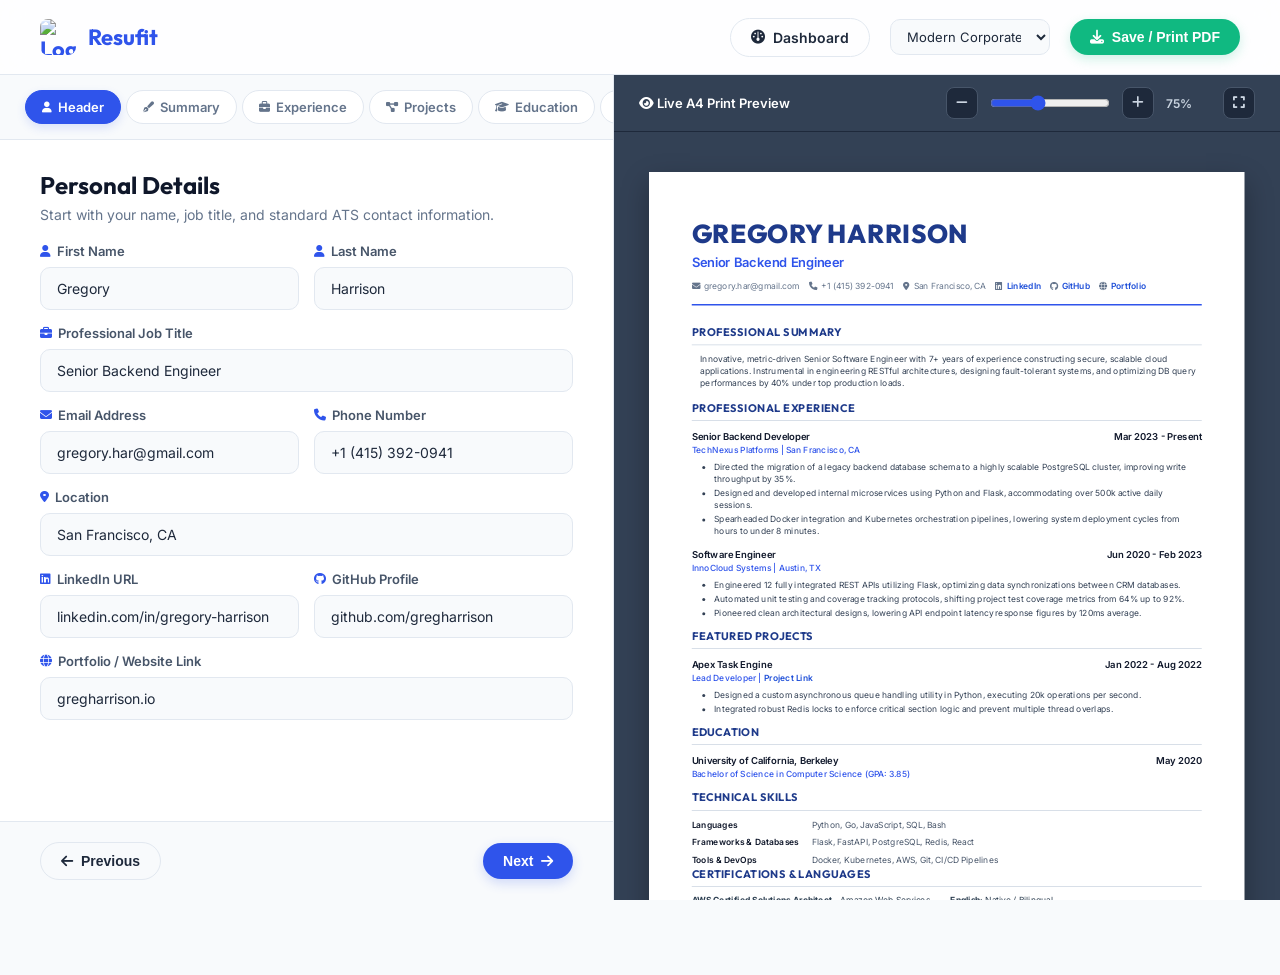
==== templates/builder.html @ 2d9af581 "final" ====
<!DOCTYPE html>
<html lang="en">
<head>
    <meta charset="UTF-8">
    <meta name="viewport" content="width=device-width, initial-scale=1.0">
    <title>Resufit | Rich ATS Resume Builder</title>
    
    <!-- Modern Typography & Icons -->
    <link rel="preconnect" href="https://fonts.googleapis.com">
    <link rel="preconnect" href="https://fonts.gstatic.com" crossorigin>
    <link href="https://fonts.googleapis.com/css2?family=Outfit:wght@300;400;500;600;700;800&family=Inter:wght@300;400;500;600;700&family=Playfair+Display:ital,wght@0,400..900;1,400..900&family=Fira+Code:wght@400;500&family=Roboto:wght@300;400;500;700&family=Lora:ital,wght@0,400..700;1,400..700&family=Merriweather:ital,wght@0,300..900;1,300..900&display=swap" rel="stylesheet">
    <link rel="stylesheet" href="https://cdnjs.cloudflare.com/ajax/libs/font-awesome/6.4.0/css/all.min.css">
    
    <!-- Main Style Sheet (Embedded to keep things highly responsive) -->
    <style>
        :root {
            --primary: #2f54eb;
            --primary-hover: #1d39c4;
            --primary-light: #f0f5ff;
            --dark-bg: #0f172a;
            --card-bg: rgba(255, 255, 255, 0.85);
            --border-color: #e2e8f0;
            --text-main: #1e293b;
            --text-muted: #64748b;
            --success: #10b981;
            --danger: #ef4444;
            --transition: all 0.3s cubic-bezier(0.4, 0, 0.2, 1);
        }

        * {
            margin: 0;
            padding: 0;
            box-sizing: border-box;
        }

        body {
            font-family: 'Inter', sans-serif;
            background: #f8fafc;
            color: var(--text-main);
            overflow-x: hidden;
            height: 100vh;
        }

        /* HEADER NAV */
        .navbar {
            display: flex;
            justify-content: space-between;
            align-items: center;
            padding: 15px 40px;
            background: rgba(255, 255, 255, 0.8);
            backdrop-filter: blur(12px);
            border-bottom: 1px solid var(--border-color);
            position: fixed;
            top: 0;
            left: 0;
            right: 0;
            z-index: 100;
            height: 75px;
        }

        .logo {
            display: flex;
            align-items: center;
            gap: 12px;
            font-family: 'Outfit', sans-serif;
            font-weight: 700;
            font-size: 22px;
            color: var(--primary);
            text-decoration: none;
        }

        .logo img {
            width: 36px;
            height: 36px;
            border-radius: 8px;
        }

        .nav-links {
            display: flex;
            align-items: center;
            gap: 20px;
        }

        .btn {
            padding: 10px 20px;
            border-radius: 50px;
            font-weight: 600;
            font-size: 14px;
            cursor: pointer;
            text-decoration: none;
            transition: var(--transition);
            display: inline-flex;
            align-items: center;
            gap: 8px;
            border: none;
        }

        .btn-outline {
            background: transparent;
            color: var(--text-main);
            border: 1px solid var(--border-color);
        }

        .btn-outline:hover {
            background: #f1f5f9;
            border-color: #cbd5e1;
        }

        .btn-primary {
            background: var(--primary);
            color: white;
            box-shadow: 0 4px 12px rgba(47, 84, 235, 0.2);
        }

        .btn-primary:hover {
            background: var(--primary-hover);
            transform: translateY(-2px);
            box-shadow: 0 6px 15px rgba(47, 84, 235, 0.3);
        }

        .btn-success {
            background: var(--success);
            color: white;
            box-shadow: 0 4px 12px rgba(16, 185, 129, 0.2);
        }

        .btn-success:hover {
            background: #059669;
            transform: translateY(-2px);
        }

        .btn-danger {
            background: var(--danger);
            color: white;
        }

        /* MAIN BUILDER CONTAINER */
        .builder-container {
            display: flex;
            margin-top: 75px;
            height: calc(100vh - 75px);
            overflow: hidden;
            width: 100vw;
        }

        /* WIZARD PANEL (LEFT) */
        .editor-panel {
            width: 48%;
            background: white;
            border-right: 1px solid var(--border-color);
            display: flex;
            flex-direction: column;
            height: 100%;
            overflow: hidden;
            position: relative;
        }

        /* PROGRESS STEPBAR */
        .stepper-header {
            display: flex;
            gap: 5px;
            padding: 15px 25px;
            background: #f8fafc;
            border-bottom: 1px solid var(--border-color);
            overflow-x: auto;
            white-space: nowrap;
        }

        .step-pill {
            padding: 8px 16px;
            border-radius: 30px;
            font-size: 13px;
            font-weight: 600;
            color: var(--text-muted);
            background: white;
            border: 1px solid var(--border-color);
            cursor: pointer;
            transition: var(--transition);
            display: flex;
            align-items: center;
            gap: 6px;
        }

        .step-pill i {
            font-size: 11px;
        }

        .step-pill.active {
            background: var(--primary);
            color: white;
            border-color: var(--primary);
            box-shadow: 0 4px 10px rgba(47, 84, 235, 0.15);
        }

        .step-pill.completed {
            background: var(--primary-light);
            color: var(--primary);
            border-color: var(--primary);
        }

        /* WIZARD CONTENT */
        .editor-content {
            flex: 1;
            padding: 30px 40px;
            overflow-y: auto;
            display: flex;
            flex-direction: column;
            gap: 25px;
        }

        .wizard-step-content {
            display: none;
            animation: fadeIn 0.4s ease;
        }

        .wizard-step-content.active {
            display: flex;
            flex-direction: column;
            gap: 20px;
        }

        @keyframes fadeIn {
            from { opacity: 0; transform: translateY(10px); }
            to { opacity: 1; transform: translateY(0); }
        }

        .step-title-section h2 {
            font-family: 'Outfit', sans-serif;
            font-size: 24px;
            font-weight: 700;
            color: #0f172a;
            margin-bottom: 6px;
        }

        .step-title-section p {
            font-size: 14px;
            color: var(--text-muted);
        }

        /* FORM CONTROLS */
        .form-grid {
            display: grid;
            grid-template-columns: 1fr 1fr;
            gap: 15px;
        }

        .form-group-full {
            grid-column: 1 / -1;
        }

        .form-group {
            display: flex;
            flex-direction: column;
            gap: 8px;
            position: relative;
        }

        .form-group label {
            font-size: 13px;
            font-weight: 600;
            color: #475569;
            display: flex;
            align-items: center;
            gap: 6px;
        }

        .form-group label i {
            color: var(--primary);
            font-size: 12px;
        }

        input[type="text"],
        input[type="email"],
        input[type="tel"],
        input[type="date"],
        select,
        textarea {
            width: 100%;
            padding: 12px 16px;
            font-size: 14px;
            border: 1px solid var(--border-color);
            border-radius: 10px;
            font-family: inherit;
            color: var(--text-main);
            background: #f8fafc;
            transition: var(--transition);
        }

        input:focus, select:focus, textarea:focus {
            outline: none;
            border-color: var(--primary);
            background: white;
            box-shadow: 0 0 0 4px rgba(47, 84, 235, 0.1);
        }

        textarea {
            resize: vertical;
            min-height: 120px;
            line-height: 1.6;
        }

        /* DYNAMIC ACCORDION CARD ITEMS */
        .dynamic-list-container {
            display: flex;
            flex-direction: column;
            gap: 12px;
        }

        .accordion-card {
            background: #f8fafc;
            border: 1px solid var(--border-color);
            border-radius: 12px;
            overflow: hidden;
            transition: var(--transition);
        }

        .accordion-card:hover {
            box-shadow: 0 4px 12px rgba(0,0,0,0.02);
            border-color: #cbd5e1;
        }

        .accordion-header {
            padding: 15px 20px;
            display: flex;
            justify-content: space-between;
            align-items: center;
            cursor: pointer;
            user-select: none;
            background: #fff;
            border-bottom: 1px solid transparent;
            transition: var(--transition);
        }

        .accordion-card.active .accordion-header {
            border-color: var(--border-color);
            background: #f1f5f9;
        }

        .accordion-title-box {
            display: flex;
            flex-direction: column;
            gap: 4px;
        }

        .accordion-main-title {
            font-weight: 600;
            font-size: 14px;
            color: var(--text-main);
        }

        .accordion-subtitle {
            font-size: 12px;
            color: var(--text-muted);
        }

        .accordion-actions {
            display: flex;
            align-items: center;
            gap: 10px;
        }

        .action-icon-btn {
            width: 32px;
            height: 32px;
            border-radius: 8px;
            display: flex;
            align-items: center;
            justify-content: center;
            border: none;
            background: white;
            border: 1px solid var(--border-color);
            color: var(--text-muted);
            cursor: pointer;
            transition: var(--transition);
        }

        .action-icon-btn:hover {
            background: #f1f5f9;
            color: var(--text-main);
        }

        .action-icon-btn.delete-btn:hover {
            background: #fee2e2;
            color: var(--danger);
            border-color: #fca5a5;
        }

        .accordion-content {
            padding: 20px;
            display: none;
            background: white;
            gap: 15px;
            flex-direction: column;
        }

        .accordion-card.active .accordion-content {
            display: flex;
        }

        .add-item-btn {
            width: 100%;
            padding: 14px;
            border-radius: 12px;
            background: var(--primary-light);
            color: var(--primary);
            font-weight: 600;
            border: 2px dashed rgba(47, 84, 235, 0.3);
            cursor: pointer;
            transition: var(--transition);
            display: flex;
            align-items: center;
            justify-content: center;
            gap: 8px;
            font-size: 14px;
        }

        .add-item-btn:hover {
            background: rgba(47, 84, 235, 0.1);
            border-color: var(--primary);
            transform: translateY(-1px);
        }

        /* SKILLS CHIPS INPUT */
        .skills-tag-box {
            display: flex;
            flex-wrap: wrap;
            gap: 8px;
            padding: 10px;
            border: 1px solid var(--border-color);
            border-radius: 10px;
            background: #f8fafc;
            min-height: 48px;
        }

        .skill-badge-input {
            background: var(--primary);
            color: white;
            padding: 6px 12px;
            border-radius: 20px;
            font-size: 12px;
            font-weight: 500;
            display: inline-flex;
            align-items: center;
            gap: 6px;
        }

        .skill-badge-input i {
            cursor: pointer;
            font-size: 10px;
        }

        .skill-badge-input i:hover {
            color: #cbd5e1;
        }

        .suggestions-container {
            display: flex;
            flex-wrap: wrap;
            gap: 8px;
            margin-top: 8px;
        }

        .suggestion-badge {
            background: #f1f5f9;
            color: var(--text-muted);
            padding: 6px 12px;
            border-radius: 20px;
            font-size: 12px;
            font-weight: 500;
            cursor: pointer;
            border: 1px solid transparent;
            transition: var(--transition);
        }

        .suggestion-badge:hover {
            background: var(--primary-light);
            color: var(--primary);
            border-color: rgba(47, 84, 235, 0.2);
        }

        /* TEMPLATE SELECTOR VIEW */
        .template-gallery-grid {
            display: grid;
            grid-template-columns: repeat(2, 1fr);
            gap: 20px;
        }

        .template-gallery-card {
            background: white;
            border: 2px solid var(--border-color);
            border-radius: 12px;
            overflow: hidden;
            cursor: pointer;
            transition: var(--transition);
            position: relative;
        }

        .template-gallery-card:hover {
            transform: translateY(-4px);
            box-shadow: 0 10px 20px rgba(0,0,0,0.05);
            border-color: #cbd5e1;
        }

        .template-gallery-card.active {
            border-color: var(--primary);
            box-shadow: 0 0 0 4px rgba(47, 84, 235, 0.15);
        }

        .template-gallery-card.active::before {
            content: "✓ Active";
            position: absolute;
            top: 10px;
            right: 10px;
            background: var(--primary);
            color: white;
            font-size: 10px;
            font-weight: bold;
            padding: 4px 8px;
            border-radius: 4px;
            z-index: 2;
        }

        .template-thumb-overlay {
            height: 140px;
            background: #f1f5f9;
            display: flex;
            align-items: center;
            justify-content: center;
            color: var(--text-muted);
            font-size: 32px;
            font-family: 'Playfair Display', serif;
            transition: var(--transition);
        }

        .template-gallery-card.active .template-thumb-overlay {
            background: var(--primary-light);
            color: var(--primary);
        }

        .template-gallery-info {
            padding: 12px 15px;
            border-top: 1px solid var(--border-color);
        }

        .template-gallery-title {
            font-weight: 600;
            font-size: 14px;
            color: var(--text-main);
        }

        .template-gallery-desc {
            font-size: 11px;
            color: var(--text-muted);
            margin-top: 2px;
        }

        /* BOTTOM NAV BUTTONS */
        .editor-footer {
            padding: 20px 40px;
            border-top: 1px solid var(--border-color);
            background: #f8fafc;
            display: flex;
            justify-content: space-between;
            align-items: center;
        }

        /* PREVIEW PANEL (RIGHT) */
        .preview-panel {
            width: 52%;
            background: #475569;
            display: flex;
            flex-direction: column;
            height: 100%;
            overflow: hidden;
            position: relative;
        }

        .preview-toolbar {
            padding: 12px 25px;
            background: #334155;
            border-bottom: 1px solid #1e293b;
            display: flex;
            justify-content: space-between;
            align-items: center;
            z-index: 10;
            color: white;
        }

        .zoom-controls {
            display: flex;
            align-items: center;
            gap: 12px;
        }

        .zoom-slider {
            width: 120px;
            accent-color: var(--primary);
            cursor: pointer;
        }

        .zoom-val-text {
            font-size: 12px;
            font-weight: 600;
            color: #cbd5e1;
            width: 40px;
        }

        .toolbar-btn {
            background: #1e293b;
            border: 1px solid #475569;
            color: #cbd5e1;
            width: 32px;
            height: 32px;
            border-radius: 8px;
            display: flex;
            align-items: center;
            justify-content: center;
            cursor: pointer;
            transition: var(--transition);
        }

        .toolbar-btn:hover {
            background: #475569;
            color: white;
        }

        .preview-viewport {
            flex: 1;
            overflow: auto;
            padding: 40px;
            display: flex;
            justify-content: center;
            align-items: flex-start;
            position: relative;
            background: #334155;
        }

        .preview-sheet-container {
            position: relative;
            transform-origin: top left;
            transition: width 0.1s, height 0.1s;
        }

        /* FIXED A4 SHEET */
        .preview-sheet {
            width: 210mm;
            height: 297mm;
            background: white;
            box-shadow: 0 15px 35px rgba(0,0,0,0.3);
            box-sizing: border-box;
            position: relative;
            transform-origin: top left;
            overflow: hidden;
            color: #2c3e50;
            font-size: 12pt;
            line-height: 1.5;
        }

        .desc-list {
            margin: 1mm 0 0 4.5mm;
            padding: 0;
            list-style-type: disc;
        }

        .desc-list li {
            margin-bottom: 0.6mm;
            line-height: 1.45;
            padding-left: 0.5mm;
        }

        .contact-link {
            color: #1d4ed8 !important;
            text-decoration: none;
            font-weight: 600;
            transition: var(--transition);
        }

        .contact-link:hover {
            text-decoration: underline !important;
            color: #1e40af !important;
        }

        /* DYNAMIC TEMPLATE STYLES */
        
        /* ------------------ TEMPLATE 1: MODERN CORPORATE ------------------ */
        .preview-sheet.template-1 {
            font-family: 'Inter', sans-serif;
            padding: 15mm 15mm;
            display: flex;
            flex-direction: column;
            gap: 5mm;
        }

        .template-1 .header-section {
            border-bottom: 2px solid var(--primary);
            padding-bottom: 4mm;
            margin-bottom: 2mm;
        }

        .template-1 .header-name {
            font-family: 'Outfit', sans-serif;
            font-size: 26pt;
            font-weight: 800;
            color: #1e3a8a;
            text-transform: uppercase;
            letter-spacing: 0.5px;
        }

        .template-1 .header-title {
            font-size: 13pt;
            font-weight: 600;
            color: var(--primary);
            margin-top: 1mm;
        }

        .template-1 .contact-grid {
            display: flex;
            flex-wrap: wrap;
            gap: 12px;
            margin-top: 3mm;
            font-size: 8.5pt;
            color: var(--text-muted);
        }

        .template-1 .contact-item {
            display: flex;
            align-items: center;
            gap: 5px;
        }

        .template-1 .section-title {
            font-family: 'Outfit', sans-serif;
            font-size: 11pt;
            font-weight: 700;
            color: #1e3a8a;
            border-bottom: 1px solid #cbd5e1;
            padding-bottom: 1.5mm;
            margin-bottom: 3mm;
            text-transform: uppercase;
            letter-spacing: 0.5px;
        }

        .template-1 .experience-entry, 
        .template-1 .project-entry, 
        .template-1 .education-entry {
            margin-bottom: 3.5mm;
        }

        .template-1 .entry-header {
            display: flex;
            justify-content: space-between;
            font-weight: 600;
            font-size: 9.5pt;
            color: #0f172a;
        }

        .template-1 .entry-subheader {
            display: flex;
            justify-content: space-between;
            font-size: 8.5pt;
            color: var(--primary);
            font-weight: 500;
            margin-top: 0.5mm;
        }

        .template-1 .entry-desc {
            font-size: 8.5pt;
            color: #334155;
            margin-top: 1.5mm;
            padding-left: 3mm;
            line-height: 1.4;
        }

        .template-1 .skills-grid {
            display: flex;
            flex-direction: column;
            gap: 2mm;
            font-size: 8.5pt;
        }

        .template-1 .skills-row {
            display: flex;
            gap: 10px;
        }

        .template-1 .skills-cat {
            font-weight: 600;
            width: 150px;
            color: #0f172a;
        }

        .template-1 .skills-list {
            color: #475569;
            flex: 1;
        }

        .template-1 .certs-langs-grid {
            display: grid;
            grid-template-columns: 1fr 1fr;
            gap: 10px;
            font-size: 8.5pt;
        }

        /* ------------------ TEMPLATE 2: MINIMALIST EXECUTIVE ------------------ */
        .preview-sheet.template-2 {
            font-family: 'Georgia', serif;
            padding: 20mm 20mm;
            display: flex;
            flex-direction: column;
            gap: 5.5mm;
            color: #1f2937;
        }

        .template-2 .header-section {
            text-align: center;
            border-bottom: 1px solid #94a3b8;
            padding-bottom: 4mm;
            margin-bottom: 2mm;
        }

        .template-2 .header-name {
            font-size: 24pt;
            font-weight: normal;
            color: #111827;
            letter-spacing: 1px;
        }

        .template-2 .header-title {
            font-size: 11pt;
            font-style: italic;
            color: #4b5563;
            margin-top: 1.5mm;
            letter-spacing: 0.5px;
        }

        .template-2 .contact-grid {
            display: flex;
            justify-content: center;
            flex-wrap: wrap;
            gap: 15px;
            margin-top: 3mm;
            font-size: 8.5pt;
            color: #4b5563;
            font-family: 'Inter', sans-serif;
        }

        .template-2 .section-title {
            font-size: 10pt;
            font-weight: bold;
            color: #111827;
            text-align: center;
            letter-spacing: 1.5px;
            border-bottom: 1px solid #111827;
            padding-bottom: 1mm;
            margin-bottom: 3.5mm;
            text-transform: uppercase;
        }

        .template-2 .entry-header {
            display: flex;
            justify-content: space-between;
            font-weight: bold;
            font-size: 9pt;
        }

        .template-2 .entry-subheader {
            display: flex;
            justify-content: space-between;
            font-size: 8.5pt;
            font-style: italic;
            color: #4b5563;
            margin-top: 0.5mm;
        }

        .template-2 .entry-desc {
            font-size: 8.5pt;
            color: #374151;
            margin-top: 1.5mm;
            line-height: 1.4;
            text-align: justify;
        }

        .template-2 .skills-grid {
            display: flex;
            flex-direction: column;
            gap: 1.5mm;
            font-size: 8.5pt;
        }

        .template-2 .skills-row {
            display: flex;
        }

        .template-2 .skills-cat {
            font-weight: bold;
            width: 140px;
        }

        .template-2 .skills-list {
            flex: 1;
        }

        .template-2 .certs-langs-grid {
            display: grid;
            grid-template-columns: 1fr 1fr;
            gap: 10px;
            font-size: 8.5pt;
        }

        /* ------------------ TEMPLATE 3: TECH SPECIALIST ------------------ */
        .preview-sheet.template-3 {
            font-family: 'Inter', sans-serif;
            padding: 15mm 15mm;
            display: flex;
            flex-direction: column;
            gap: 4.5mm;
        }

        .template-3 .header-section {
            background: #0f172a;
            color: white;
            padding: 6mm 8mm;
            margin: -15mm -15mm 2mm -15mm;
            display: flex;
            justify-content: space-between;
            align-items: center;
        }

        .template-3 .header-name {
            font-family: 'Outfit', sans-serif;
            font-size: 22pt;
            font-weight: 700;
            color: #06b6d4;
        }

        .template-3 .header-title {
            font-size: 11pt;
            color: #94a3b8;
            margin-top: 0.5mm;
        }

        .template-3 .contact-grid {
            display: flex;
            flex-direction: column;
            align-items: flex-end;
            gap: 5px;
            font-size: 8pt;
            color: #cbd5e1;
            font-family: 'Fira Code', monospace;
        }

        .template-3 .section-title {
            font-family: 'Outfit', sans-serif;
            font-size: 11pt;
            font-weight: 700;
            color: #0f172a;
            border-left: 4px solid #06b6d4;
            padding-left: 2.5mm;
            margin-bottom: 3mm;
            text-transform: uppercase;
        }

        .template-3 .entry-header {
            display: flex;
            justify-content: space-between;
            font-weight: 600;
            font-size: 9pt;
        }

        .template-3 .entry-subheader {
            display: flex;
            justify-content: space-between;
            font-size: 8pt;
            color: #0f766e;
            font-family: 'Fira Code', monospace;
            margin-top: 0.5mm;
        }

        .template-3 .entry-desc {
            font-size: 8.5pt;
            color: #334155;
            margin-top: 1mm;
            line-height: 1.4;
        }

        .template-3 .skills-grid {
            display: flex;
            flex-wrap: wrap;
            gap: 8px;
            font-size: 8pt;
        }

        .template-3 .tech-badge {
            background: #f1f5f9;
            color: #0f172a;
            border: 1px solid #e2e8f0;
            padding: 3px 8px;
            border-radius: 4px;
            font-family: 'Fira Code', monospace;
        }

        .template-3 .certs-langs-grid {
            display: grid;
            grid-template-columns: 1fr 1fr;
            gap: 10px;
            font-size: 8.5pt;
        }

        /* ------------------ TEMPLATE 4: CREATIVE PROFESSIONAL ------------------ */
        .preview-sheet.template-4 {
            font-family: 'Inter', sans-serif;
            padding: 15mm 15mm;
            display: flex;
            flex-direction: column;
            gap: 4.5mm;
            color: #2c3e50;
        }

        .template-4 .header-section {
            text-align: center;
            border-bottom: 2px solid var(--primary);
            padding-bottom: 4mm;
            margin-bottom: 2mm;
        }

        .template-4 .header-name {
            font-family: 'Playfair Display', serif;
            font-size: 26pt;
            font-weight: 700;
            color: #1a252f;
            line-height: 1.2;
        }

        .template-4 .header-title {
            font-size: 11pt;
            color: var(--primary);
            margin-top: 2mm;
            text-transform: uppercase;
            font-weight: 600;
            letter-spacing: 2px;
        }

        .template-4 .contact-grid {
            display: flex;
            justify-content: center;
            flex-wrap: wrap;
            gap: 15px;
            margin-top: 3.5mm;
            font-size: 8.5pt;
            color: #7f8c8d;
        }

        .template-4 .contact-item {
            display: flex;
            align-items: center;
            gap: 5px;
        }

        .template-4 .section-title {
            font-family: 'Playfair Display', serif;
            font-size: 13pt;
            font-weight: 700;
            color: #1a252f;
            border-bottom: 1px solid #bdc3c7;
            padding-bottom: 1.5mm;
            margin-bottom: 3.5mm;
            margin-top: 2mm;
            position: relative;
        }

        .template-4 .section-title::after {
            content: '';
            position: absolute;
            left: 0;
            bottom: -1px;
            width: 50px;
            height: 2px;
            background: var(--primary);
        }

        .template-4 .entry-header {
            display: flex;
            justify-content: space-between;
            font-weight: 700;
            font-size: 9.5pt;
            color: #2c3e50;
        }

        .template-4 .entry-subheader {
            display: flex;
            justify-content: space-between;
            font-size: 8.5pt;
            color: var(--primary);
            font-weight: 600;
            margin-top: 0.5mm;
        }

        .template-4 .entry-desc {
            font-size: 8.5pt;
            color: #34495e;
            margin-top: 1.5mm;
            line-height: 1.4;
        }

        .template-4 .skills-grid {
            display: flex;
            flex-direction: column;
            gap: 2mm;
            font-size: 8.5pt;
        }

        .template-4 .skills-row {
            display: flex;
            gap: 10px;
        }

        .template-4 .skills-cat {
            font-weight: 700;
            width: 150px;
            color: #1a252f;
        }

        .template-4 .skills-list {
            color: #34495e;
            flex: 1;
        }

        .template-4 .certs-langs-grid {
            display: grid;
            grid-template-columns: 1fr 1fr;
            gap: 10px;
            font-size: 8.5pt;
        }

        /* ------------------ TEMPLATE 5: HIGH-DENSITY ACADEMIC ------------------ */
        .preview-sheet.template-5 {
            font-family: 'Times New Roman', Times, serif;
            padding: 15mm 15mm;
            display: flex;
            flex-direction: column;
            gap: 4mm;
            color: black;
            line-height: 1.35;
        }

        .template-5 .header-section {
            text-align: center;
            margin-bottom: 1mm;
        }

        .template-5 .header-name {
            font-size: 20pt;
            font-weight: bold;
            letter-spacing: 0.5px;
        }

        .template-5 .contact-grid {
            display: flex;
            justify-content: center;
            flex-wrap: wrap;
            gap: 10px;
            margin-top: 2mm;
            font-size: 9pt;
        }

        .template-5 .section-title {
            font-size: 10.5pt;
            font-weight: bold;
            border-bottom: 0.75px solid black;
            padding-bottom: 0.5mm;
            margin-bottom: 2mm;
            text-transform: uppercase;
            letter-spacing: 1px;
            margin-top: 1mm;
        }

        .template-5 .entry-header {
            display: flex;
            justify-content: space-between;
            font-weight: bold;
            font-size: 9pt;
        }

        .template-5 .entry-subheader {
            display: flex;
            justify-content: space-between;
            font-size: 8.5pt;
            margin-top: 0.25mm;
        }

        .template-5 .entry-desc {
            font-size: 8.5pt;
            margin-top: 1mm;
            line-height: 1.35;
            text-align: justify;
        }

        .template-5 .skills-grid {
            font-size: 8.5pt;
        }

        .template-5 .skills-row {
            margin-bottom: 0.5mm;
        }

        .template-5 .skills-cat {
            font-weight: bold;
            display: inline;
        }

        .template-5 .skills-list {
            display: inline;
        }

        /* ------------------ TEMPLATE 6: BOLD MODERNIST ------------------ */
        .preview-sheet.template-6 {
            font-family: 'Inter', sans-serif;
            padding: 15mm 15mm;
            display: flex;
            flex-direction: column;
            gap: 4.5mm;
            color: #1f2937;
        }

        .template-6 .header-section {
            border-bottom: 3px solid var(--primary);
            padding-bottom: 4mm;
            margin-bottom: 2mm;
        }

        .template-6 .header-name {
            font-family: 'Outfit', sans-serif;
            font-size: 26pt;
            font-weight: 800;
            letter-spacing: -0.5px;
            color: #111827;
            text-transform: uppercase;
        }

        .template-6 .header-title {
            font-size: 11pt;
            color: var(--primary);
            font-weight: 700;
            margin-top: 1mm;
            text-transform: uppercase;
            letter-spacing: 1px;
        }

        .template-6 .contact-grid {
            display: flex;
            flex-wrap: wrap;
            gap: 15px;
            margin-top: 3mm;
            font-size: 8.5pt;
            color: #4b5563;
        }

        .template-6 .contact-item {
            display: flex;
            align-items: center;
            gap: 5px;
        }

        .template-6 .section-title {
            font-family: 'Outfit', sans-serif;
            font-size: 12pt;
            font-weight: 800;
            color: #111827;
            border-bottom: 2px solid var(--primary);
            padding-bottom: 1mm;
            margin-bottom: 3.5mm;
            text-transform: uppercase;
            letter-spacing: 0.5px;
            margin-top: 2mm;
        }

        .template-6 .entry-header {
            display: flex;
            justify-content: space-between;
            font-weight: 700;
            font-size: 9.5pt;
            color: #111827;
        }

        .template-6 .entry-subheader {
            display: flex;
            justify-content: space-between;
            font-size: 8.5pt;
            color: var(--primary);
            font-weight: 600;
            margin-top: 0.5mm;
        }

        .template-6 .entry-desc {
            font-size: 8.5pt;
            color: #4b5563;
            margin-top: 1.5mm;
            line-height: 1.4;
        }

        .template-6 .skills-row {
            display: flex;
            font-size: 8.5pt;
            margin-bottom: 1.5mm;
        }

        .template-6 .skills-cat {
            font-weight: 700;
            width: 140px;
            color: #111827;
        }

        .template-6 .skills-list {
            flex: 1;
            color: #4b5563;
        }

        .template-6 .certs-langs-grid {
            display: grid;
            grid-template-columns: 1fr 1fr;
            gap: 10px;
            font-size: 8.5pt;
        }

        /* ------------------ TEMPLATE 7: SLATE CLEAN & ELEGANT ------------------ */
        .preview-sheet.template-7 {
            font-family: 'Outfit', sans-serif;
            padding: 15mm 15mm;
            display: flex;
            flex-direction: column;
            gap: 5mm;
            color: #1e293b;
        }

        .template-7 .header-section {
            border-bottom: 3px double var(--primary);
            padding-bottom: 4mm;
            margin-bottom: 2mm;
            text-align: center;
        }

        .template-7 .header-name {
            font-family: 'Outfit', sans-serif;
            font-size: 24pt;
            font-weight: 800;
            color: #0f172a;
            letter-spacing: 0.5px;
        }

        .template-7 .header-title {
            font-size: 12pt;
            font-weight: 600;
            color: var(--primary);
            margin-top: 1mm;
            text-transform: uppercase;
            letter-spacing: 1px;
        }

        .template-7 .contact-grid {
            display: flex;
            justify-content: center;
            flex-wrap: wrap;
            gap: 15px;
            margin-top: 3mm;
            font-size: 8.5pt;
            color: #475569;
        }

        .template-7 .section-title {
            font-family: 'Outfit', sans-serif;
            font-size: 11pt;
            font-weight: 700;
            color: #0f172a;
            background: #f1f5f9;
            padding: 1.5mm 3mm;
            border-radius: 4px;
            border-left: 5px solid var(--primary);
            margin-bottom: 3mm;
            text-transform: uppercase;
            letter-spacing: 0.5px;
        }

        .template-7 .experience-entry, 
        .template-7 .project-entry, 
        .template-7 .education-entry {
            margin-bottom: 3.5mm;
        }

        .template-7 .entry-header {
            display: flex;
            justify-content: space-between;
            font-weight: 700;
            font-size: 9.5pt;
            color: #0f172a;
        }

        .template-7 .entry-subheader {
            display: flex;
            justify-content: space-between;
            font-size: 8.5pt;
            color: var(--primary);
            font-weight: 600;
            margin-top: 0.5mm;
        }

        .template-7 .entry-desc {
            font-size: 8.5pt;
            color: #334155;
            margin-top: 1.5mm;
            line-height: 1.4;
        }

        .template-7 .skills-grid {
            display: flex;
            flex-direction: column;
            gap: 2mm;
            font-size: 8.5pt;
        }

        .template-7 .skills-row {
            display: flex;
            gap: 10px;
        }

        .template-7 .skills-cat {
            font-weight: 700;
            width: 150px;
            color: #0f172a;
        }

        .template-7 .skills-list {
            color: #475569;
            flex: 1;
        }

        .template-7 .certs-langs-grid {
            display: grid;
            grid-template-columns: 1fr 1fr;
            gap: 10px;
            font-size: 8.5pt;
        }

        /* ------------------ TEMPLATE 8: SILICON VALLEY TECHNICAL ------------------ */
        .preview-sheet.template-8 {
            font-family: 'Inter', sans-serif;
            padding: 15mm 15mm;
            display: flex;
            flex-direction: column;
            gap: 4.5mm;
            color: #0f172a;
        }

        .template-8 .header-section {
            border-bottom: 2px solid var(--primary);
            padding-bottom: 4mm;
            margin-bottom: 2mm;
        }

        .template-8 .header-name {
            font-family: 'Outfit', sans-serif;
            font-size: 24pt;
            font-weight: 800;
            color: #0f172a;
        }

        .template-8 .header-title {
            font-size: 12pt;
            font-family: 'Fira Code', monospace;
            font-weight: 500;
            color: var(--primary);
            margin-top: 1.5mm;
        }

        .template-8 .contact-grid {
            display: flex;
            flex-wrap: wrap;
            gap: 15px;
            margin-top: 3mm;
            font-size: 8pt;
            color: #475569;
            font-family: 'Fira Code', monospace;
        }

        .template-8 .section-title {
            font-family: 'Outfit', sans-serif;
            font-size: 11pt;
            font-weight: 700;
            color: #0f172a;
            border-bottom: 1.5px solid #cbd5e1;
            padding-bottom: 1mm;
            margin-bottom: 3mm;
            text-transform: uppercase;
            letter-spacing: 0.5px;
        }

        .template-8 .experience-entry, 
        .template-8 .project-entry, 
        .template-8 .education-entry {
            margin-bottom: 3.5mm;
        }

        .template-8 .entry-header {
            display: flex;
            justify-content: space-between;
            font-weight: 700;
            font-size: 9.5pt;
        }

        .template-8 .entry-subheader {
            display: flex;
            justify-content: space-between;
            font-size: 8.5pt;
            color: var(--primary);
            font-family: 'Fira Code', monospace;
            margin-top: 0.5mm;
        }

        .template-8 .entry-desc {
            font-size: 8.5pt;
            color: #334155;
            margin-top: 1.5mm;
            line-height: 1.4;
        }

        .template-8 .skills-grid {
            display: flex;
            flex-direction: column;
            gap: 2mm;
            font-size: 8.5pt;
        }

        .template-8 .skills-row {
            display: flex;
            gap: 10px;
            align-items: center;
        }

        .template-8 .skills-cat {
            font-family: 'Fira Code', monospace;
            font-weight: 600;
            font-size: 8pt;
            color: var(--primary);
            width: 150px;
        }

        .template-8 .skills-list {
            color: #334155;
            flex: 1;
        }

        .template-8 .tech-badge {
            background: #f1f5f9;
            color: #334155;
            border: 1px solid #cbd5e1;
            padding: 2px 6px;
            border-radius: 4px;
            font-family: 'Fira Code', monospace;
            font-size: 8pt;
        }

        .template-8 .certs-langs-grid {
            display: grid;
            grid-template-columns: 1fr 1fr;
            gap: 10px;
            font-size: 8.5pt;
        }

        /* ATS CHECKLIST AND WARNINGS */
        .ats-checklist-card {
            background: #fffbeb;
            border: 1px solid #fef3c7;
            padding: 20px;
            border-radius: 12px;
            margin-top: 10px;
        }

        .ats-checklist-card h3 {
            font-family: 'Outfit', sans-serif;
            color: #b45309;
            font-size: 15px;
            margin-bottom: 10px;
            display: flex;
            align-items: center;
            gap: 8px;
        }

        .ats-checklist-card ul {
            list-style: none;
            padding: 0;
            display: flex;
            flex-direction: column;
            gap: 6px;
        }

        .ats-checklist-card li {
            font-size: 12px;
            color: #78350f;
            display: flex;
            align-items: center;
            gap: 8px;
        }

        .ats-checklist-card i.fa-check-circle {
            color: var(--success);
        }

        .ats-checklist-card i.fa-exclamation-circle {
            color: #f59e0b;
        }

        /* MOBILE VIEW TOGGLE SYSTEM */
        .mobile-view-bar {
            display: none;
            position: fixed;
            bottom: 20px;
            left: 50%;
            transform: translateX(-50%);
            background: rgba(15, 23, 42, 0.9);
            backdrop-filter: blur(12px);
            border: 1px solid rgba(255, 255, 255, 0.15);
            padding: 6px;
            border-radius: 40px;
            z-index: 2000;
            box-shadow: 0 10px 30px rgba(0, 0, 0, 0.3);
            gap: 5px;
        }

        .mobile-view-btn {
            padding: 10px 20px;
            border-radius: 30px;
            color: #94a3b8;
            background: transparent;
            border: none;
            font-size: 13px;
            font-weight: 600;
            cursor: pointer;
            display: flex;
            align-items: center;
            gap: 8px;
            transition: var(--transition);
            white-space: nowrap;
        }

        .mobile-view-btn.active {
            background: var(--primary);
            color: white;
            box-shadow: 0 4px 12px rgba(47, 84, 235, 0.3);
        }

        @media (max-width: 1024px) {
            .builder-container {
                flex-direction: column;
                height: calc(100vh - 75px);
                position: relative;
            }
            
            .editor-panel {
                width: 100% !important;
                height: 100% !important;
                display: flex;
            }
            
            .preview-panel {
                width: 100% !important;
                height: 100% !important;
                display: none;
            }
            
            .builder-container.show-preview .editor-panel {
                display: none !important;
            }
            
            .builder-container.show-preview .preview-panel {
                display: flex !important;
            }
            
            .mobile-view-bar {
                display: flex;
            }
            
            .editor-content {
                padding: 20px;
                padding-bottom: 90px; /* Space for mobile navbar */
            }
            
            .preview-viewport {
                padding: 15px;
                padding-bottom: 90px;
            }
            
            .template-gallery-grid {
                grid-template-columns: 1fr;
            }
        }

        /* PRINT STYLING */
        @media print {
            @page {
                size: A4;
                margin: 0mm;
            }
            html, body {
                height: 297mm !important;
                width: 210mm !important;
                margin: 0 !important;
                padding: 0 !important;
                overflow: hidden !important;
                background: white !important;
                -webkit-print-color-adjust: exact !important;
                print-color-adjust: exact !important;
            }
            .navbar, .editor-panel, .preview-toolbar, .zoom-controls, .mobile-view-bar {
                display: none !important;
            }
            .builder-container {
                margin: 0 !important;
                padding: 0 !important;
                border: none !important;
                height: 297mm !important;
                width: 210mm !important;
                display: block !important;
                overflow: hidden !important;
                position: absolute !important;
                top: 0 !important;
                left: 0 !important;
            }
            .preview-panel {
                display: block !important;
                margin: 0 !important;
                padding: 0 !important;
                border: none !important;
                width: 210mm !important;
                height: 297mm !important;
                overflow: hidden !important;
                background: white !important;
                position: absolute !important;
                top: 0 !important;
                left: 0 !important;
            }
            .preview-viewport {
                margin: 0 !important;
                padding: 0 !important;
                border: none !important;
                background: white !important;
                overflow: hidden !important;
                display: block !important;
                width: 210mm !important;
                height: 297mm !important;
                position: absolute !important;
                top: 0 !important;
                left: 0 !important;
            }
            .preview-sheet-container {
                margin: 0 !important;
                padding: 0 !important;
                border: none !important;
                transform: none !important;
                width: 210mm !important;
                height: 297mm !important;
                position: absolute !important;
                top: 0 !important;
                left: 0 !important;
            }
            .preview-sheet {
                margin: 0 !important;
                border: none !important;
                box-shadow: none !important;
                transform: none !important;
                width: 210mm !important;
                height: 297mm !important;
                position: absolute !important;
                top: 0 !important;
                left: 0 !important;
                page-break-after: avoid;
                page-break-inside: avoid;
                overflow: hidden !important;
            }
        }
    </style>
</head>
<body>

    <!-- NAVBAR -->
    <nav class="navbar">
        <a href="/" class="logo">
            <img src="https://icons.veryicon.com/png/o/miscellaneous/general-icon-library/resume-7.png" alt="Logo">
            Resufit
        </a>
        <div class="nav-links">
            <a href="/home" class="btn btn-outline"><i class="fa-solid fa-gauge"></i> Dashboard</a>
            
            <select id="direct-template-switch" onchange="switchTemplate(parseInt(this.value))" style="width: 160px; padding: 8px 12px; font-size: 13px; border-radius: 10px;">
                <option value="1">Modern Corporate</option>
                <option value="2">Minimalist Executive</option>
                <option value="3">Tech Specialist</option>
                <option value="4">Creative Professional</option>
                <option value="5">Academic / CV</option>
                <option value="6">Bold Modernist</option>
                <option value="7">Slate Clean & Elegant</option>
                <option value="8">Silicon Valley Technical</option>
            </select>

            <button class="btn btn-success" onclick="printResume()"><i class="fa-solid fa-download"></i> Save / Print PDF</button>
        </div>
    </nav>

    <!-- FLOATING MOBILE BOTTOM TAB BAR -->
    <div class="mobile-view-bar">
        <button class="mobile-view-btn active" id="mobile-btn-edit" onclick="setMobileView('edit')">
            <i class="fa-solid fa-pen-to-square"></i> Edit Details
        </button>
        <button class="mobile-view-btn" id="mobile-btn-preview" onclick="setMobileView('preview')">
            <i class="fa-solid fa-eye"></i> Live Preview
        </button>
    </div>

    <!-- CONTAINER -->
    <div class="builder-container">
        
        <!-- LEFT: FORM WIZARD -->
        <div class="editor-panel">
            
            <!-- STEP BAR -->
            <div class="stepper-header">
                <div class="step-pill active" onclick="jumpToStep(1)" id="pill-1"><i class="fa-solid fa-user"></i> Header</div>
                <div class="step-pill" onclick="jumpToStep(2)" id="pill-2"><i class="fa-solid fa-pen-fancy"></i> Summary</div>
                <div class="step-pill" onclick="jumpToStep(3)" id="pill-3"><i class="fa-solid fa-briefcase"></i> Experience</div>
                <div class="step-pill" onclick="jumpToStep(4)" id="pill-4"><i class="fa-solid fa-diagram-project"></i> Projects</div>
                <div class="step-pill" onclick="jumpToStep(5)" id="pill-5"><i class="fa-solid fa-graduation-cap"></i> Education</div>
                <div class="step-pill" onclick="jumpToStep(6)" id="pill-6"><i class="fa-solid fa-code"></i> Skills</div>
                <div class="step-pill" onclick="jumpToStep(7)" id="pill-7"><i class="fa-solid fa-award"></i> Extra</div>
                <div class="step-pill" onclick="jumpToStep(8)" id="pill-8"><i class="fa-solid fa-wand-magic-sparkles"></i> Finish</div>
            </div>

            <!-- STEP VIEWS -->
            <div class="editor-content">
                
                <!-- STEP 1: HEADER -->
                <div class="wizard-step-content active" id="step-1">
                    <div class="step-title-section">
                        <h2>Personal Details</h2>
                        <p>Start with your name, job title, and standard ATS contact information.</p>
                    </div>
                    
                    <div class="form-grid">
                        <div class="form-group">
                            <label><i class="fa-solid fa-user"></i> First Name</label>
                            <input type="text" id="header_first_name" oninput="updateField('first_name', this.value)" placeholder="John">
                        </div>
                        <div class="form-group">
                            <label><i class="fa-solid fa-user"></i> Last Name</label>
                            <input type="text" id="header_last_name" oninput="updateField('last_name', this.value)" placeholder="Doe">
                        </div>
                        <div class="form-group form-group-full">
                            <label><i class="fa-solid fa-briefcase"></i> Professional Job Title</label>
                            <input type="text" id="header_job_title" oninput="updateField('job_title', this.value)" placeholder="Senior Software Engineer">
                        </div>
                        <div class="form-group">
                            <label><i class="fa-solid fa-envelope"></i> Email Address</label>
                            <input type="email" id="header_email" oninput="updateField('email', this.value)" placeholder="john.doe@gmail.com">
                        </div>
                        <div class="form-group">
                            <label><i class="fa-solid fa-phone"></i> Phone Number</label>
                            <input type="tel" id="header_phone" oninput="updateField('phone', this.value)" placeholder="+1 (555) 019-2834">
                        </div>
                        <div class="form-group form-group-full">
                            <label><i class="fa-solid fa-location-dot"></i> Location</label>
                            <input type="text" id="header_location" oninput="updateField('location', this.value)" placeholder="San Francisco, CA">
                        </div>
                        <div class="form-group">
                            <label><i class="fa-brands fa-linkedin"></i> LinkedIn URL</label>
                            <input type="text" id="header_linkedin" oninput="updateField('linkedin', this.value)" placeholder="linkedin.com/in/johndoe">
                        </div>
                        <div class="form-group">
                            <label><i class="fa-brands fa-github"></i> GitHub Profile</label>
                            <input type="text" id="header_github" oninput="updateField('github', this.value)" placeholder="github.com/johndoe">
                        </div>
                        <div class="form-group form-group-full">
                            <label><i class="fa-solid fa-globe"></i> Portfolio / Website Link</label>
                            <input type="text" id="header_portfolio" oninput="updateField('portfolio', this.value)" placeholder="johndoe.dev">
                        </div>
                    </div>
                </div>

                <!-- STEP 2: SUMMARY -->
                <div class="wizard-step-content" id="step-2">
                    <div class="step-title-section">
                        <h2>Professional Summary</h2>
                        <p>Write a brief summary. Tap <strong>AI Polish</strong> to leverage Groq Llama AI for standard business phrasing.</p>
                    </div>
                    
                    <div class="form-group">
                        <div style="display: flex; justify-content: space-between; align-items: center;">
                            <label><i class="fa-solid fa-pen-fancy"></i> Executive Summary</label>
                            <button class="btn btn-outline" style="padding: 4px 10px; font-size: 11px; border-radius: 6px; display: inline-flex; align-items: center; gap: 4px; height: 26px;" onclick="optimizeSummary()" id="btn-opt-summary">
                                <i class="fa-solid fa-wand-magic-sparkles"></i> AI Polish
                            </button>
                        </div>
                        <textarea id="summary_content" oninput="updateField('summary', this.value)" placeholder="Detail-oriented Senior Software Engineer with over 8 years of experience building secure, high-scale web platforms..."></textarea>
                    </div>
                </div>

                <!-- STEP 3: EXPERIENCE -->
                <div class="wizard-step-content" id="step-3">
                    <div class="step-title-section">
                        <h2>Work History</h2>
                        <p>Add your professional experience. Tap <strong>AI Polish</strong> inside job blocks to formulate key metrics.</p>
                    </div>
                    
                    <div class="dynamic-list-container" id="experience-list">
                        <!-- Experience cards injected here -->
                    </div>

                    <button class="add-item-btn" onclick="addItem('experience')">
                        <i class="fa-solid fa-plus"></i> Add Work Experience
                    </button>
                </div>

                <!-- STEP 4: PROJECTS -->
                <div class="wizard-step-content" id="step-4">
                    <div class="step-title-section">
                        <h2>Featured Projects</h2>
                        <p>Showcase your key projects. Enhance them with AI details easily.</p>
                    </div>
                    
                    <div class="dynamic-list-container" id="project-list">
                        <!-- Project cards injected here -->
                    </div>

                    <button class="add-item-btn" onclick="addItem('projects')">
                        <i class="fa-solid fa-plus"></i> Add Project
                    </button>
                </div>

                <!-- STEP 5: EDUCATION -->
                <div class="wizard-step-content" id="step-5">
                    <div class="step-title-section">
                        <h2>Education History</h2>
                        <p>Add your degrees, schools, and academic credentials.</p>
                    </div>
                    
                    <div class="dynamic-list-container" id="education-list">
                        <!-- Education cards injected here -->
                    </div>

                    <button class="add-item-btn" onclick="addItem('education')">
                        <i class="fa-solid fa-plus"></i> Add Education
                    </button>
                </div>

                <!-- STEP 6: SKILLS -->
                <div class="wizard-step-content" id="step-6">
                    <div class="step-title-section">
                        <h2>Technical Skills</h2>
                        <p>Create groups of skills (e.g., Languages, Tools) to pass ATS scans effectively.</p>
                    </div>
                    
                    <div class="dynamic-list-container" id="skills-list">
                        <!-- Skills categories injected here -->
                    </div>

                    <button class="add-item-btn" onclick="addItem('skills')">
                        <i class="fa-solid fa-plus"></i> Add Skill Category
                    </button>
                </div>

                <!-- STEP 7: CERTIFICATIONS & EXTRA -->
                <div class="wizard-step-content" id="step-7">
                    <div class="step-title-section">
                        <h2>Certifications & Languages</h2>
                        <p>Round out your professional profile with certifications and languages.</p>
                    </div>
                    
                    <div style="font-weight: 600; font-size: 14px; margin-top: 10px;">Certifications</div>
                    <div class="dynamic-list-container" id="certification-list">
                        <!-- Certifications list injected here -->
                    </div>
                    <button class="add-item-btn" onclick="addItem('certifications')">
                        <i class="fa-solid fa-plus"></i> Add Certification
                    </button>

                    <div style="font-weight: 600; font-size: 14px; margin-top: 20px;">Languages</div>
                    <div class="dynamic-list-container" id="language-list">
                        <!-- Languages list injected here -->
                    </div>
                    <button class="add-item-btn" onclick="addItem('languages')">
                        <i class="fa-solid fa-plus"></i> Add Language
                    </button>
                </div>

                <!-- STEP 8: FINISH & ATS ACCREDITATION -->
                <div class="wizard-step-content" id="step-8">
                    <div class="step-title-section">
                        <h2>Ready to Finalize!</h2>
                        <p>Review the template options below and backup or download your completed resume.</p>
                    </div>

                    <div class="ats-checklist-card">
                        <h3><i class="fa-solid fa-wand-magic-sparkles"></i> ATS Compliance Checklist</h3>
                        <ul>
                            <li id="ats-check-len"><i class="fa-solid fa-check-circle"></i> Word Density & Page Fit</li>
                            <li id="ats-check-email"><i class="fa-solid fa-check-circle"></i> Contact Info Included</li>
                            <li id="ats-check-exp"><i class="fa-solid fa-check-circle"></i> Experience Section Configured</li>
                            <li id="ats-check-skills"><i class="fa-solid fa-check-circle"></i> Technical Keywords</li>
                        </ul>
                    </div>

                    <div style="font-weight: 600; font-size: 14px; margin-top: 10px; margin-bottom: 5px;">Choose Layout Template</div>
                    <div class="template-gallery-grid">
                        <div class="template-gallery-card active" onclick="switchTemplate(1)" id="tgc-1">
                            <div class="template-thumb-overlay" style="color: #1e3a8a;">T1</div>
                            <div class="template-gallery-info">
                                <div class="template-gallery-title">Modern Corporate</div>
                                <div class="template-gallery-desc">Sleek Navy highlights. Professional & tidy.</div>
                            </div>
                        </div>
                        <div class="template-gallery-card" onclick="switchTemplate(2)" id="tgc-2">
                            <div class="template-thumb-overlay" style="font-family: Georgia, serif; color: #111827;">T2</div>
                            <div class="template-gallery-info">
                                <div class="template-gallery-title">Minimalist Executive</div>
                                <div class="template-gallery-desc">Centered typography, thin borders. Fine-grain.</div>
                            </div>
                        </div>
                        <div class="template-gallery-card" onclick="switchTemplate(3)" id="tgc-3">
                            <div class="template-thumb-overlay" style="color: #06b6d4; background: #0f172a;">T3</div>
                            <div class="template-gallery-info">
                                <div class="template-gallery-title">Tech Specialist</div>
                                <div class="template-gallery-desc">Tech-focused tags, high performance.</div>
                            </div>
                        </div>
                        <div class="template-gallery-card" onclick="switchTemplate(4)" id="tgc-4">
                            <div class="template-thumb-overlay" style="background: #722ed1; color: white;">T4</div>
                            <div class="template-gallery-info">
                                <div class="template-gallery-title">Creative Professional</div>
                                <div class="template-gallery-desc">Playfair Display titles, clean single-column design with accent underlines.</div>
                            </div>
                        </div>
                        <div class="template-gallery-card" onclick="switchTemplate(5)" id="tgc-5">
                            <div class="template-thumb-overlay" style="font-family: Times, serif; color: black;">T5</div>
                            <div class="template-gallery-info">
                                <div class="template-gallery-title">Academic / CV</div>
                                <div class="template-gallery-desc">High text density, pure black-and-white.</div>
                            </div>
                        </div>
                        <div class="template-gallery-card" onclick="switchTemplate(6)" id="tgc-6">
                            <div class="template-thumb-overlay" style="background: #0f766e; color: white;">T6</div>
                            <div class="template-gallery-info">
                                <div class="template-gallery-title">Bold Modernist</div>
                                <div class="template-gallery-desc">Modern sans-serif typography, solid primary underlines, high contrast layout.</div>
                            </div>
                        </div>
                        <div class="template-gallery-card" onclick="switchTemplate(7)" id="tgc-7">
                            <div class="template-thumb-overlay" style="color: #1e293b;">T7</div>
                            <div class="template-gallery-info">
                                <div class="template-gallery-title">Slate Clean</div>
                                <div class="template-gallery-desc">Double border header, slate theme. High elegance.</div>
                            </div>
                        </div>
                        <div class="template-gallery-card" onclick="switchTemplate(8)" id="tgc-8">
                            <div class="template-thumb-overlay" style="font-family: 'Fira Code', monospace; color: #6366f1;">T8</div>
                            <div class="template-gallery-info">
                                <div class="template-gallery-title">Silicon Valley Tech</div>
                                <div class="template-gallery-desc">Technical tags & monospace highlights. Clean code aesthetic.</div>
                            </div>
                        </div>
                    </div>

                    <div style="font-weight: 600; font-size: 15px; margin-top: 25px; margin-bottom: 10px; display: flex; align-items: center; gap: 8px;">
                        <i class="fa-solid fa-sliders" style="color: var(--primary);"></i> Design & Page Customizer
                    </div>
                    <div style="background: #f8fafc; border: 1px solid var(--border-color); border-radius: 12px; padding: 20px; display: flex; flex-direction: column; gap: 15px;">
                        <div class="form-grid">
                            <div class="form-group">
                                <label><i class="fa-solid fa-droplet"></i> Primary Accent Color</label>
                                <div style="display: flex; gap: 10px; align-items: center;">
                                    <input type="color" id="theme_primary_color" onchange="updateThemeColor(this.value)" style="width: 50px; height: 38px; padding: 2px; border-radius: 6px; border: 1px solid var(--border-color); cursor: pointer;">
                                    <span style="font-size: 12px; font-family: monospace; color: var(--text-muted);" id="theme_color_hex">#2f54eb</span>
                                </div>
                            </div>
                            <div class="form-group">
                                <label><i class="fa-solid fa-font"></i> Font Family</label>
                                <select id="theme_font_family" onchange="updateThemeFont(this.value)">
                                    <option value="">Default (Template Font)</option>
                                    <option value="'Inter', sans-serif">Inter (Modern Clean)</option>
                                    <option value="'Outfit', sans-serif">Outfit (Tech Bold)</option>
                                    <option value="'Roboto', sans-serif">Roboto (Professional)</option>
                                    <option value="'Georgia', serif">Georgia (Classic Editorial)</option>
                                    <option value="'Times New Roman', Times, serif">Times New Roman (Academic)</option>
                                    <option value="'Merriweather', serif">Merriweather (Elegant Editorial)</option>
                                    <option value="'Fira Code', monospace">Fira Code (Developer Code)</option>
                                </select>
                            </div>
                            <div class="form-group">
                                <label><i class="fa-solid fa-arrows-left-right"></i> Page Margins</label>
                                <select id="theme_margins" onchange="updateThemeMargins(this.value)">
                                    <option value="normal">Normal (15mm)</option>
                                    <option value="compact">Compact (10mm)</option>
                                    <option value="spacious">Spacious (20mm)</option>
                                </select>
                            </div>
                            <div class="form-group">
                                <label><i class="fa-solid fa-text-height"></i> Font Size Density</label>
                                <select id="theme_font_size" onchange="updateThemeFontSize(this.value)">
                                    <option value="medium">Medium (Standard 10pt)</option>
                                    <option value="small">Compact (Small 9pt)</option>
                                    <option value="large">Spacious (Large 11pt)</option>
                                </select>
                            </div>
                        </div>

                        <div style="border-top: 1px solid var(--border-color); padding-top: 15px; margin-top: 5px;">
                            <div style="font-weight: 600; font-size: 13px; margin-bottom: 10px; color: var(--text-main);"><i class="fa-solid fa-pen"></i> Rename Section Headings</div>
                            <div class="form-grid">
                                <div class="form-group">
                                    <label>Summary Section</label>
                                    <input type="text" id="rename_sec_summary" oninput="renameSection('summary', this.value)" placeholder="Professional Summary">
                                </div>
                                <div class="form-group">
                                    <label>Experience Section</label>
                                    <input type="text" id="rename_sec_experience" oninput="renameSection('experience', this.value)" placeholder="Professional Experience">
                                </div>
                                <div class="form-group">
                                    <label>Projects Section</label>
                                    <input type="text" id="rename_sec_projects" oninput="renameSection('projects', this.value)" placeholder="Featured Projects">
                                </div>
                                <div class="form-group">
                                    <label>Education Section</label>
                                    <input type="text" id="rename_sec_education" oninput="renameSection('education', this.value)" placeholder="Education">
                                </div>
                                <div class="form-group">
                                    <label>Skills Section</label>
                                    <input type="text" id="rename_sec_skills" oninput="renameSection('skills', this.value)" placeholder="Technical Skills">
                                </div>
                                <div class="form-group">
                                    <label>Extra Section</label>
                                    <input type="text" id="rename_sec_extra" oninput="renameSection('extra', this.value)" placeholder="Certifications & Languages">
                                </div>
                            </div>
                        </div>
                    </div>

                    <div style="font-weight: 600; font-size: 15px; margin-top: 25px; margin-bottom: 10px; display: flex; align-items: center; gap: 8px;">
                        <i class="fa-solid fa-wand-magic-sparkles" style="color: var(--primary);"></i> Smart AI Job Tailoring
                    </div>
                    <div style="background: #f8fafc; border: 1px solid var(--border-color); border-radius: 12px; padding: 20px; display: flex; flex-direction: column; gap: 15px;">
                        <p style="font-size: 12px; color: var(--text-muted); line-height: 1.4;">
                            Paste the target Job Description below. Our Llama 3 AI will analyze it and rewrite your Summary, Experience Bullets, and Skills to highlight keywords matching this job description automatically.
                        </p>
                        <div class="form-group">
                            <label><i class="fa-solid fa-file-invoice"></i> Target Job Description</label>
                            <textarea id="tailor_jd_input" style="min-height: 120px;" placeholder="Paste the job description here... (e.g. 'Seeking a Software Engineer experienced in Flask, Docker, and SQL...')"></textarea>
                        </div>
                        <div style="display: flex; gap: 10px;">
                            <button class="btn btn-primary" id="btn-tailor-jd" onclick="tailorResumeToJD()" style="flex: 1; border-radius: 10px;">
                                <i class="fa-solid fa-wand-magic-sparkles"></i> Tailor Resume to JD
                            </button>
                            <button class="btn btn-outline" id="btn-revert-tailor" onclick="revertTailoredResume()" style="display: none; border-radius: 10px; border-color: var(--danger); color: var(--danger);">
                                <i class="fa-solid fa-undo"></i> Revert Tailoring
                            </button>
                        </div>
                    </div>
                </div>

            </div>

            <!-- FOOTER NAV -->
            <div class="editor-footer">
                <button class="btn btn-outline" onclick="prevStep()"><i class="fa-solid fa-arrow-left"></i> Previous</button>
                <button class="btn btn-primary" onclick="nextStep()" id="next-btn-text">Next <i class="fa-solid fa-arrow-right"></i></button>
            </div>

        </div>

        <!-- RIGHT: LIVE VIEWPORT -->
        <div class="preview-panel">
            
            <div class="preview-toolbar">
                <div style="font-size: 13px; font-weight: 600;"><i class="fa-solid fa-eye"></i> Live A4 Print Preview</div>
                <div class="zoom-controls">
                    <button class="toolbar-btn" onclick="adjustZoom(-0.1)" title="Zoom Out"><i class="fa-solid fa-minus"></i></button>
                    <input type="range" id="zoom-slider" class="zoom-slider" min="0.4" max="1.3" step="0.05" value="0.75" oninput="handleZoomSlider(this.value)">
                    <button class="toolbar-btn" onclick="adjustZoom(0.1)" title="Zoom In"><i class="fa-solid fa-plus"></i></button>
                    <span class="zoom-val-text" id="zoom-val-text">75%</span>
                    <button class="toolbar-btn" onclick="toggleAutoFit()" title="Fit to Screen" style="margin-left: 5px;"><i class="fa-solid fa-expand"></i></button>
                </div>
            </div>

            <div class="preview-viewport" id="preview-viewport">
                <div class="preview-sheet-container" id="preview-sheet-container">
                    <div class="preview-sheet template-1" id="preview-sheet">
                        <!-- Dynamic rendered resume preview injected here -->
                    </div>
                </div>
            </div>

        </div>

    </div>

    <!-- CORE ENGINE JS -->
    <script>
        // Set default template from Flask variable or default to 1
        let currentTemplate = typeof defaultTemplateIndex !== 'undefined' ? defaultTemplateIndex : 1;
        let currentStep = 1;
        const totalSteps = 8;
        let autoFit = false;
        let activeMobileTab = 'edit';

        // Advanced custom theme styling settings
        let themeSettings = {
            primaryColor: '',
            fontFamily: '',
            margins: 'normal',
            fontSize: 'medium',
            sectionNames: {
                summary: 'Professional Summary',
                experience: 'Professional Experience',
                projects: 'Featured Projects',
                education: 'Education',
                skills: 'Technical Skills',
                extra: 'Certifications & Languages'
            }
        };

        function saveThemeSettings() {
            localStorage.setItem('resufit_theme_settings', JSON.stringify(themeSettings));
        }

        function loadThemeSettings() {
            const saved = localStorage.getItem('resufit_theme_settings');
            if (saved) {
                try {
                    themeSettings = JSON.parse(saved);
                } catch(e) {
                    console.error("Error loading theme settings", e);
                }
            }
            syncThemeSettingsToForm();
        }

        function syncThemeSettingsToForm() {
            document.getElementById('theme_primary_color').value = themeSettings.primaryColor || getDefaultTemplateColor(currentTemplate);
            document.getElementById('theme_color_hex').innerText = themeSettings.primaryColor || getDefaultTemplateColor(currentTemplate);
            document.getElementById('theme_font_family').value = themeSettings.fontFamily || '';
            document.getElementById('theme_margins').value = themeSettings.margins || 'normal';
            document.getElementById('theme_font_size').value = themeSettings.fontSize || 'medium';
            
            document.getElementById('rename_sec_summary').value = themeSettings.sectionNames.summary || '';
            document.getElementById('rename_sec_experience').value = themeSettings.sectionNames.experience || '';
            document.getElementById('rename_sec_projects').value = themeSettings.sectionNames.projects || '';
            document.getElementById('rename_sec_education').value = themeSettings.sectionNames.education || '';
            document.getElementById('rename_sec_skills').value = themeSettings.sectionNames.skills || '';
            document.getElementById('rename_sec_extra').value = themeSettings.sectionNames.extra || '';
        }

        function updateThemeColor(val) {
            themeSettings.primaryColor = val;
            document.getElementById('theme_color_hex').innerText = val;
            saveThemeSettings();
            applyThemeSettings();
        }

        function updateThemeFont(val) {
            themeSettings.fontFamily = val;
            saveThemeSettings();
            applyThemeSettings();
        }

        function updateThemeMargins(val) {
            themeSettings.margins = val;
            saveThemeSettings();
            applyThemeSettings();
        }

        function updateThemeFontSize(val) {
            themeSettings.fontSize = val;
            saveThemeSettings();
            applyThemeSettings();
        }

        function renameSection(sectionKey, val) {
            themeSettings.sectionNames[sectionKey] = val;
            saveThemeSettings();
            renderPreview();
        }

        function getDefaultTemplateColor(templateIndex) {
            switch(templateIndex) {
                case 1: return '#2f54eb';
                case 2: return '#111827';
                case 3: return '#06b6d4';
                case 4: return '#722ed1';
                case 5: return '#000000';
                case 6: return '#0f766e';
                case 7: return '#1e293b';
                case 8: return '#6366f1';
                default: return '#2f54eb';
            }
        }

        function applyThemeSettings() {
            const sheet = document.getElementById('preview-sheet');
            if (!sheet) return;

            // Apply custom accent color
            const color = themeSettings.primaryColor || getDefaultTemplateColor(currentTemplate);
            sheet.style.setProperty('--primary', color);
            
            // Set dynamic background/borders for template specifics
            if (currentTemplate === 3) {
                const headerName = sheet.querySelector('.header-name');
                if (headerName) headerName.style.color = color;
                const badges = sheet.querySelectorAll('.tech-badge');
                badges.forEach(b => {
                    b.style.borderColor = color;
                    b.style.color = color;
                });
                const secTitles = sheet.querySelectorAll('.section-title');
                secTitles.forEach(t => {
                    t.style.borderLeftColor = color;
                });
            }

            // Apply custom font family
            if (themeSettings.fontFamily) {
                sheet.style.fontFamily = themeSettings.fontFamily;
                sheet.querySelectorAll('*').forEach(el => {
                    if (!el.classList.contains('tech-badge') && el.tagName !== 'CODE' && !el.style.fontFamily) {
                        el.style.fontFamily = themeSettings.fontFamily;
                    }
                });
            } else {
                sheet.style.fontFamily = '';
                sheet.querySelectorAll('*').forEach(el => {
                    if (!el.classList.contains('tech-badge') && el.tagName !== 'CODE') {
                        el.style.fontFamily = '';
                    }
                });
            }

            // Apply margins
            let paddingVal = '15mm';
            if (themeSettings.margins === 'compact') paddingVal = '10mm';
            if (themeSettings.margins === 'spacious') paddingVal = '20mm';
            
            sheet.style.padding = paddingVal;

            // Apply font size density
            let baseSize = '10pt';
            let lineH = '1.4';
            if (themeSettings.fontSize === 'small') {
                baseSize = '9pt';
                lineH = '1.3';
            } else if (themeSettings.fontSize === 'large') {
                baseSize = '11pt';
                lineH = '1.5';
            }
            sheet.style.fontSize = baseSize;
            sheet.style.lineHeight = lineH;
            
            sheet.querySelectorAll('.entry-desc').forEach(el => {
                el.style.fontSize = themeSettings.fontSize === 'small' ? '8pt' : (themeSettings.fontSize === 'large' ? '9pt' : '8.5pt');
            });
        }

        // Structured initial sample data to wow users immediately
        let resumeData = {
            first_name: "Gregory",
            last_name: "Harrison",
            job_title: "Senior Backend Engineer",
            email: "gregory.har@gmail.com",
            phone: "+1 (415) 392-0941",
            location: "San Francisco, CA",
            linkedin: "linkedin.com/in/gregory-harrison",
            github: "github.com/gregharrison",
            portfolio: "gregharrison.io",
            summary: "Innovative, metric-driven Senior Software Engineer with 7+ years of experience constructing secure, scalable cloud applications. Instrumental in engineering RESTful architectures, designing fault-tolerant systems, and optimizing DB query performances by 40% under top production loads.",
            experience: [
                {
                    company: "TechNexus Platforms",
                    role: "Senior Backend Developer",
                    location: "San Francisco, CA",
                    start_date: "2023-03-01",
                    end_date: "",
                    current: true,
                    description: "• Directed the migration of a legacy backend database schema to a highly scalable PostgreSQL cluster, improving write throughput by 35%.\n• Designed and developed internal microservices using Python and Flask, accommodating over 500k active daily sessions.\n• Spearheaded Docker integration and Kubernetes orchestration pipelines, lowering system deployment cycles from hours to under 8 minutes."
                },
                {
                    company: "InnoCloud Systems",
                    role: "Software Engineer",
                    location: "Austin, TX",
                    start_date: "2020-06-01",
                    end_date: "2023-02-28",
                    current: false,
                    description: "• Engineered 12 fully integrated REST APIs utilizing Flask, optimizing data synchronizations between CRM databases.\n• Automated unit testing and coverage tracking protocols, shifting project test coverage metrics from 64% up to 92%.\n• Pioneered clean architectural designs, lowering API endpoint latency response figures by 120ms average."
                }
            ],
            projects: [
                {
                    name: "Apex Task Engine",
                    role: "Lead Developer",
                    link: "github.com/gregharrison/apex-task",
                    start_date: "2022-01-01",
                    end_date: "2022-08-30",
                    description: "• Designed a custom asynchronous queue handling utility in Python, executing 20k operations per second.\n• Integrated robust Redis locks to enforce critical section logic and prevent multiple thread overlaps."
                }
            ],
            education: [
                {
                    school: "University of California, Berkeley",
                    degree: "Bachelor of Science",
                    field: "Computer Science",
                    start_date: "2016-09-01",
                    end_date: "2020-05-30",
                    gpa: "3.85"
                }
            ],
            skills: [
                { category: "Languages", list: "Python, Go, JavaScript, SQL, Bash" },
                { category: "Frameworks & Databases", list: "Flask, FastAPI, PostgreSQL, Redis, React" },
                { category: "Tools & DevOps", list: "Docker, Kubernetes, AWS, Git, CI/CD Pipelines" }
            ],
            certifications: [
                { name: "AWS Certified Solutions Architect", issuer: "Amazon Web Services", date: "2024-02-15", link: "" }
            ],
            languages: [
                { language: "English", level: "Native / Bilingual" },
                { language: "Spanish", level: "Professional Working" }
            ]
        };

        // Initialize state on load
        window.addEventListener('DOMContentLoaded', () => {
            // Load persistent data if exists
            const savedData = localStorage.getItem('resufit_data');
            if (savedData) {
                try {
                    resumeData = JSON.parse(savedData);
                } catch(e) {
                    console.error("Error loading cached resume data.", e);
                }
            }

            // Load persistent theme settings
            loadThemeSettings();

            // Check if backup exists to show Revert button
            if (localStorage.getItem('resufit_data_backup')) {
                const revertBtn = document.getElementById('btn-revert-tailor');
                if (revertBtn) revertBtn.style.display = 'inline-flex';
            }

            // Sync values from state to form inputs
            syncStateToForm();
            
            // Switch to pre-configured template
            switchTemplate(currentTemplate);
            
            // Render accordion lists
            renderExperienceList();
            renderProjectList();
            renderEducationList();
            renderSkillsList();
            renderCertificationList();
            renderLanguageList();
            
            // Draw preview and handle scaling
            renderPreview();
            handleZoomSlider(0.75); // Start scaled at 75% for best default fitting
            autoFitScale();
        });

        // Sync inputs from state
        function syncStateToForm() {
            document.getElementById('header_first_name').value = resumeData.first_name || '';
            document.getElementById('header_last_name').value = resumeData.last_name || '';
            document.getElementById('header_job_title').value = resumeData.job_title || '';
            document.getElementById('header_email').value = resumeData.email || '';
            document.getElementById('header_phone').value = resumeData.phone || '';
            document.getElementById('header_location').value = resumeData.location || '';
            document.getElementById('header_linkedin').value = resumeData.linkedin || '';
            document.getElementById('header_github').value = resumeData.github || '';
            document.getElementById('header_portfolio').value = resumeData.portfolio || '';
            document.getElementById('summary_content').value = resumeData.summary || '';
        }

        // Save data to localStorage
        function saveToCache() {
            localStorage.setItem('resufit_data', JSON.stringify(resumeData));
        }

        // Simple text updates
        function updateField(key, val) {
            resumeData[key] = val;
            saveToCache();
            renderPreview();
            updateATSChecklist();
        }

        // WIZARD CONTROLS
        function jumpToStep(step) {
            if (step < 1 || step > totalSteps) return;
            
            // Hide current step
            document.getElementById('step-' + currentStep).classList.remove('active');
            document.getElementById('pill-' + currentStep).classList.remove('active');
            
            // Show new step
            currentStep = step;
            document.getElementById('step-' + currentStep).classList.add('active');
            document.getElementById('pill-' + currentStep).classList.add('active');
            
            // Update stepper status
            for (let i = 1; i <= totalSteps; i++) {
                const pill = document.getElementById('pill-' + i);
                if (i < currentStep) {
                    pill.classList.add('completed');
                } else if (i > currentStep) {
                    pill.classList.remove('completed');
                }
            }

            // Button label updates
            const nextBtn = document.getElementById('next-btn-text');
            if (currentStep === totalSteps) {
                nextBtn.innerHTML = 'Print / Finish <i class="fa-solid fa-wand-magic-sparkles"></i>';
            } else {
                nextBtn.innerHTML = 'Next <i class="fa-solid fa-arrow-right"></i>';
            }
        }

        function nextStep() {
            if (currentStep === totalSteps) {
                printResume();
            } else {
                jumpToStep(currentStep + 1);
            }
        }

        function prevStep() {
            if (currentStep > 1) {
                jumpToStep(currentStep - 1);
            }
        }

        // DYNAMIC LIST RENDERERS
        function toggleAccordion(cardElement) {
            const container = cardElement.closest('.accordion-card');
            const isActive = container.classList.contains('active');
            
            // Collapse others
            container.closest('.dynamic-list-container')
                     .querySelectorAll('.accordion-card')
                     .forEach(card => card.classList.remove('active'));
            
            if (!isActive) {
                container.classList.add('active');
            }
        }

        // Move items up/down
        function moveItem(listKey, index, direction) {
            const list = resumeData[listKey];
            const newIndex = index + direction;
            if (newIndex < 0 || newIndex >= list.length) return;
            
            const temp = list[index];
            list[index] = list[newIndex];
            list[newIndex] = temp;
            
            saveToCache();
            renderPreview();
            
            // Re-render lists
            if (listKey === 'experience') renderExperienceList();
            if (listKey === 'projects') renderProjectList();
            if (listKey === 'education') renderEducationList();
            if (listKey === 'skills') renderSkillsList();
            if (listKey === 'certifications') renderCertificationList();
            if (listKey === 'languages') renderLanguageList();
        }

        // Delete items
        function deleteItem(listKey, index) {
            resumeData[listKey].splice(index, 1);
            saveToCache();
            renderPreview();
            
            if (listKey === 'experience') renderExperienceList();
            if (listKey === 'projects') renderProjectList();
            if (listKey === 'education') renderEducationList();
            if (listKey === 'skills') renderSkillsList();
            if (listKey === 'certifications') renderCertificationList();
            if (listKey === 'languages') renderLanguageList();
            updateATSChecklist();
        }

        // Add items
        function addItem(listKey) {
            let newItem = {};
            if (listKey === 'experience') {
                newItem = { company: '', role: '', location: '', start_date: '', end_date: '', current: false, description: '' };
            } else if (listKey === 'projects') {
                newItem = { name: '', role: '', link: '', start_date: '', end_date: '', description: '' };
            } else if (listKey === 'education') {
                newItem = { school: '', degree: '', field: '', start_date: '', end_date: '', gpa: '' };
            } else if (listKey === 'skills') {
                newItem = { category: '', list: '' };
            } else if (listKey === 'certifications') {
                newItem = { name: '', issuer: '', date: '', link: '' };
            } else if (listKey === 'languages') {
                newItem = { language: '', level: 'Fluent' };
            }
            
            resumeData[listKey].push(newItem);
            saveToCache();
            renderPreview();
            
            // Re-render and open accordion
            if (listKey === 'experience') { renderExperienceList(); openLastAccordion('experience-list'); }
            if (listKey === 'projects') { renderProjectList(); openLastAccordion('project-list'); }
            if (listKey === 'education') { renderEducationList(); openLastAccordion('education-list'); }
            if (listKey === 'skills') { renderSkillsList(); openLastAccordion('skills-list'); }
            if (listKey === 'certifications') { renderCertificationList(); openLastAccordion('certification-list'); }
            if (listKey === 'languages') { renderLanguageList(); openLastAccordion('language-list'); }
            updateATSChecklist();
        }

        function openLastAccordion(containerId) {
            const container = document.getElementById(containerId);
            const cards = container.querySelectorAll('.accordion-card');
            if (cards.length > 0) {
                cards.forEach(card => card.classList.remove('active'));
                cards[cards.length - 1].classList.add('active');
                cards[cards.length - 1].scrollIntoView({ behavior: 'smooth', block: 'nearest' });
            }
        }

        // Update list items directly
        function updateListItem(listKey, index, field, value) {
            resumeData[listKey][index][field] = value;
            saveToCache();
            renderPreview();
            
            // Dynamic title updating on typing
            const container = document.getElementById(listKey + '-list');
            if (container) {
                const card = container.children[index];
                if (card) {
                    if (listKey === 'experience') {
                        const role = resumeData.experience[index].role || 'New Job';
                        const company = resumeData.experience[index].company || 'New Company';
                        card.querySelector('.accordion-main-title').innerText = role + ' at ' + company;
                    }
                    if (listKey === 'projects') {
                        card.querySelector('.accordion-main-title').innerText = resumeData.projects[index].name || 'New Project';
                    }
                    if (listKey === 'education') {
                        const deg = resumeData.education[index].degree || 'Degree';
                        const school = resumeData.education[index].school || 'New School';
                        card.querySelector('.accordion-main-title').innerText = deg + ' - ' + school;
                    }
                    if (listKey === 'skills') {
                        card.querySelector('.accordion-main-title').innerText = resumeData.skills[index].category || 'New Skill Group';
                    }
                    if (listKey === 'certifications') {
                        card.querySelector('.accordion-main-title').innerText = resumeData.certifications[index].name || 'New Certification';
                    }
                    if (listKey === 'languages') {
                        card.querySelector('.accordion-main-title').innerText = resumeData.languages[index].language || 'New Language';
                    }
                }
            }
        }

        // WORK EXPERIENCE LIST RENDER
        function renderExperienceList() {
            const container = document.getElementById('experience-list');
            container.innerHTML = '';
            
            resumeData.experience.forEach((item, index) => {
                const mainTitle = (item.role || 'New Job') + ' at ' + (item.company || 'New Company');
                const subTitle = (item.start_date || 'Start Date') + ' - ' + (item.current ? 'Present' : (item.end_date || 'End Date'));
                
                const card = document.createElement('div');
                card.className = 'accordion-card';
                card.innerHTML = `
                    <div class="accordion-header" onclick="toggleAccordion(this)">
                        <div class="accordion-title-box">
                            <span class="accordion-main-title">${mainTitle}</span>
                            <span class="accordion-subtitle">${subTitle}</span>
                        </div>
                        <div class="accordion-actions" onclick="event.stopPropagation()">
                            <button class="action-icon-btn" onclick="moveItem('experience', ${index}, -1)" title="Move Up"><i class="fa-solid fa-arrow-up"></i></button>
                            <button class="action-icon-btn" onclick="moveItem('experience', ${index}, 1)" title="Move Down"><i class="fa-solid fa-arrow-down"></i></button>
                            <button class="action-icon-btn delete-btn" onclick="deleteItem('experience', ${index})" title="Delete"><i class="fa-solid fa-trash"></i></button>
                        </div>
                    </div>
                    <div class="accordion-content">
                        <div class="form-grid">
                            <div class="form-group">
                                <label><i class="fa-solid fa-briefcase"></i> Job Title / Role</label>
                                <input type="text" value="${item.role || ''}" oninput="updateListItem('experience', ${index}, 'role', this.value)" placeholder="Lead Developer">
                            </div>
                            <div class="form-group">
                                <label><i class="fa-solid fa-building"></i> Company Name</label>
                                <input type="text" value="${item.company || ''}" oninput="updateListItem('experience', ${index}, 'company', this.value)" placeholder="Google Inc.">
                            </div>
                            <div class="form-group">
                                <label><i class="fa-solid fa-location-dot"></i> Job Location</label>
                                <input type="text" value="${item.location || ''}" oninput="updateListItem('experience', ${index}, 'location', this.value)" placeholder="New York, NY">
                            </div>
                            <div class="form-group">
                                <label><i class="fa-solid fa-calendar"></i> Start Date</label>
                                <input type="date" value="${item.start_date || ''}" oninput="updateListItem('experience', ${index}, 'start_date', this.value)">
                            </div>
                            <div class="form-group">
                                <label><i class="fa-solid fa-calendar"></i> End Date</label>
                                <input type="date" value="${item.end_date || ''}" id="exp-end-${index}" oninput="updateListItem('experience', ${index}, 'end_date', this.value)" ${item.current ? 'disabled' : ''}>
                            </div>
                            <div class="form-group" style="flex-direction: row; align-items: center; justify-content: flex-start; gap: 10px; margin-top: 15px;">
                                <input type="checkbox" id="exp-curr-${index}" ${item.current ? 'checked' : ''} onchange="toggleCurrentJob(${index}, this.checked)">
                                <label for="exp-curr-${index}">I currently work here</label>
                            </div>
                            <div class="form-group form-group-full">
                                <div style="display: flex; justify-content: space-between; align-items: center;">
                                    <label><i class="fa-solid fa-pen-to-square"></i> Description & Achievements (ATS Bullet Points)</label>
                                    <button class="btn btn-outline" style="padding: 4px 10px; font-size: 11px; border-radius: 6px; display: inline-flex; align-items: center; gap: 4px; height: 26px;" onclick="optimizeExp(${index})" id="btn-opt-exp-${index}">
                                        <i class="fa-solid fa-wand-magic-sparkles"></i> AI Polish
                                    </button>
                                </div>
                                <textarea id="exp-desc-${index}" oninput="updateListItem('experience', ${index}, 'description', this.value)" placeholder="• Engineered critical data APIs lowering transaction lags by 20%.\n• Governed a 5-engineer sprints rotation framework...">${item.description || ''}</textarea>
                            </div>
                        </div>
                    </div>
                `;
                container.appendChild(card);
            });
        }

        function toggleCurrentJob(index, checked) {
            resumeData.experience[index].current = checked;
            const endDateInput = document.getElementById('exp-end-' + index);
            if (checked) {
                resumeData.experience[index].end_date = '';
                if (endDateInput) {
                    endDateInput.value = '';
                    endDateInput.disabled = true;
                }
            } else {
                if (endDateInput) endDateInput.disabled = false;
            }
            saveToCache();
            renderPreview();
        }

        // PROJECTS LIST RENDER
        function renderProjectList() {
            const container = document.getElementById('project-list');
            container.innerHTML = '';
            
            resumeData.projects.forEach((item, index) => {
                const card = document.createElement('div');
                card.className = 'accordion-card';
                card.innerHTML = `
                    <div class="accordion-header" onclick="toggleAccordion(this)">
                        <div class="accordion-title-box">
                            <span class="accordion-main-title">${item.name || 'New Project'}</span>
                            <span class="accordion-subtitle">${item.role || 'Role'}</span>
                        </div>
                        <div class="accordion-actions" onclick="event.stopPropagation()">
                            <button class="action-icon-btn" onclick="moveItem('projects', ${index}, -1)"><i class="fa-solid fa-arrow-up"></i></button>
                            <button class="action-icon-btn" onclick="moveItem('projects', ${index}, 1)"><i class="fa-solid fa-arrow-down"></i></button>
                            <button class="action-icon-btn delete-btn" onclick="deleteItem('projects', ${index})"><i class="fa-solid fa-trash"></i></button>
                        </div>
                    </div>
                    <div class="accordion-content">
                        <div class="form-grid">
                            <div class="form-group">
                                <label><i class="fa-solid fa-diagram-project"></i> Project Name</label>
                                <input type="text" value="${item.name || ''}" oninput="updateListItem('projects', ${index}, 'name', this.value)" placeholder="E-Commerce API">
                            </div>
                            <div class="form-group">
                                <label><i class="fa-solid fa-user-gear"></i> Your Role</label>
                                <input type="text" value="${item.role || ''}" oninput="updateListItem('projects', ${index}, 'role', this.value)" placeholder="Lead Architect / Developer">
                            </div>
                            <div class="form-group">
                                <label><i class="fa-solid fa-link"></i> Project Link</label>
                                <input type="text" value="${item.link || ''}" oninput="updateListItem('projects', ${index}, 'link', this.value)" placeholder="github.com/myaccount/project">
                            </div>
                            <div class="form-group">
                                <label><i class="fa-solid fa-calendar"></i> Completion Date</label>
                                <input type="date" value="${item.start_date || ''}" oninput="updateListItem('projects', ${index}, 'start_date', this.value)">
                            </div>
                            <div class="form-group form-group-full">
                                <div style="display: flex; justify-content: space-between; align-items: center;">
                                    <label><i class="fa-solid fa-pen-to-square"></i> Project Details (Key Results)</label>
                                    <button class="btn btn-outline" style="padding: 4px 10px; font-size: 11px; border-radius: 6px; display: inline-flex; align-items: center; gap: 4px; height: 26px;" onclick="optimizeProj(${index})" id="btn-opt-proj-${index}">
                                        <i class="fa-solid fa-wand-magic-sparkles"></i> AI Polish
                                    </button>
                                </div>
                                <textarea id="proj-desc-${index}" oninput="updateListItem('projects', ${index}, 'description', this.value)" placeholder="• Assembled full stack system using Python, Redis, and React.\n• Set automated analytics pipelines for logging traffic logs.">${item.description || ''}</textarea>
                            </div>
                        </div>
                    </div>
                `;
                container.appendChild(card);
            });
        }

        // EDUCATION LIST RENDER
        function renderEducationList() {
            const container = document.getElementById('education-list');
            container.innerHTML = '';
            
            resumeData.education.forEach((item, index) => {
                const title = (item.degree || 'Degree') + ' - ' + (item.school || 'School');
                card = document.createElement('div');
                card.className = 'accordion-card';
                card.innerHTML = `
                    <div class="accordion-header" onclick="toggleAccordion(this)">
                        <div class="accordion-title-box">
                            <span class="accordion-main-title">${title}</span>
                            <span class="accordion-subtitle">${item.field || 'Field of Study'}</span>
                        </div>
                        <div class="accordion-actions" onclick="event.stopPropagation()">
                            <button class="action-icon-btn" onclick="moveItem('education', ${index}, -1)"><i class="fa-solid fa-arrow-up"></i></button>
                            <button class="action-icon-btn" onclick="moveItem('education', ${index}, 1)"><i class="fa-solid fa-arrow-down"></i></button>
                            <button class="action-icon-btn delete-btn" onclick="deleteItem('education', ${index})"><i class="fa-solid fa-trash"></i></button>
                        </div>
                    </div>
                    <div class="accordion-content">
                        <div class="form-grid">
                            <div class="form-group">
                                <label><i class="fa-solid fa-school"></i> School / University</label>
                                <input type="text" value="${item.school || ''}" oninput="updateListItem('education', ${index}, 'school', this.value)" placeholder="Stanford University">
                            </div>
                            <div class="form-group">
                                <label><i class="fa-solid fa-graduation-cap"></i> Degree Title</label>
                                <input type="text" value="${item.degree || ''}" oninput="updateListItem('education', ${index}, 'degree', this.value)" placeholder="Master of Science">
                            </div>
                            <div class="form-group">
                                <label><i class="fa-solid fa-book"></i> Field of Study</label>
                                <input type="text" value="${item.field || ''}" oninput="updateListItem('education', ${index}, 'field', this.value)" placeholder="Computer Science">
                            </div>
                            <div class="form-group">
                                <label><i class="fa-solid fa-award"></i> Grade / GPA (Optional)</label>
                                <input type="text" value="${item.gpa || ''}" oninput="updateListItem('education', ${index}, 'gpa', this.value)" placeholder="3.9 / 4.0">
                            </div>
                            <div class="form-group">
                                <label><i class="fa-solid fa-calendar"></i> Graduation Year</label>
                                <input type="date" value="${item.end_date || ''}" oninput="updateListItem('education', ${index}, 'end_date', this.value)">
                            </div>
                        </div>
                    </div>
                `;
                container.appendChild(card);
            });
        }

        // SKILLS LIST RENDER
        function renderSkillsList() {
            const container = document.getElementById('skills-list');
            container.innerHTML = '';
            
            resumeData.skills.forEach((item, index) => {
                const card = document.createElement('div');
                card.className = 'accordion-card';
                card.innerHTML = `
                    <div class="accordion-header" onclick="toggleAccordion(this)">
                        <div class="accordion-title-box">
                            <span class="accordion-main-title">${item.category || 'New Skill Group'}</span>
                            <span class="accordion-subtitle">${item.list || 'Skills list'}</span>
                        </div>
                        <div class="accordion-actions" onclick="event.stopPropagation()">
                            <button class="action-icon-btn" onclick="moveItem('skills', ${index}, -1)"><i class="fa-solid fa-arrow-up"></i></button>
                            <button class="action-icon-btn" onclick="moveItem('skills', ${index}, 1)"><i class="fa-solid fa-arrow-down"></i></button>
                            <button class="action-icon-btn delete-btn" onclick="deleteItem('skills', ${index})"><i class="fa-solid fa-trash"></i></button>
                        </div>
                    </div>
                    <div class="accordion-content">
                        <div class="form-group">
                            <label><i class="fa-solid fa-code"></i> Skill Category Name</label>
                            <input type="text" value="${item.category || ''}" oninput="updateListItem('skills', ${index}, 'category', this.value)" placeholder="Technical Tools">
                        </div>
                        <div class="form-group">
                            <label><i class="fa-solid fa-tags"></i> Skill Entries (Separated by Commas)</label>
                            <input type="text" value="${item.list || ''}" oninput="updateListItem('skills', ${index}, 'list', this.value)" placeholder="Docker, AWS, Git, Webpack">
                        </div>
                    </div>
                `;
                container.appendChild(card);
            });
        }

        // CERTIFICATIONS LIST RENDER
        function renderCertificationList() {
            const container = document.getElementById('certification-list');
            container.innerHTML = '';
            
            resumeData.certifications.forEach((item, index) => {
                const card = document.createElement('div');
                card.className = 'accordion-card';
                card.innerHTML = `
                    <div class="accordion-header" onclick="toggleAccordion(this)">
                        <div class="accordion-title-box">
                            <span class="accordion-main-title">${item.name || 'New Certification'}</span>
                            <span class="accordion-subtitle">${item.issuer || 'Issuing Body'}</span>
                        </div>
                        <div class="accordion-actions" onclick="event.stopPropagation()">
                            <button class="action-icon-btn" onclick="moveItem('certifications', ${index}, -1)"><i class="fa-solid fa-arrow-up"></i></button>
                            <button class="action-icon-btn" onclick="moveItem('certifications', ${index}, 1)"><i class="fa-solid fa-arrow-down"></i></button>
                            <button class="action-icon-btn delete-btn" onclick="deleteItem('certifications', ${index})"><i class="fa-solid fa-trash"></i></button>
                        </div>
                    </div>
                    <div class="accordion-content">
                        <div class="form-grid">
                            <div class="form-group">
                                <label><i class="fa-solid fa-award"></i> Certification Name</label>
                                <input type="text" value="${item.name || ''}" oninput="updateListItem('certifications', ${index}, 'name', this.value)" placeholder="PMP Certified">
                            </div>
                            <div class="form-group">
                                <label><i class="fa-solid fa-building"></i> Issuing Organization</label>
                                <input type="text" value="${item.issuer || ''}" oninput="updateListItem('certifications', ${index}, 'issuer', this.value)" placeholder="Project Management Institute">
                            </div>
                            <div class="form-group">
                                <label><i class="fa-solid fa-calendar"></i> Issue Date</label>
                                <input type="date" value="${item.date || ''}" oninput="updateListItem('certifications', ${index}, 'date', this.value)">
                            </div>
                            <div class="form-group">
                                <label><i class="fa-solid fa-link"></i> Verification Link</label>
                                <input type="text" value="${item.link || ''}" oninput="updateListItem('certifications', ${index}, 'link', this.value)" placeholder="credentials.com/verify">
                            </div>
                        </div>
                    </div>
                `;
                container.appendChild(card);
            });
        }

        // LANGUAGES LIST RENDER
        function renderLanguageList() {
            const container = document.getElementById('language-list');
            container.innerHTML = '';
            
            resumeData.languages.forEach((item, index) => {
                const card = document.createElement('div');
                card.className = 'accordion-card';
                card.innerHTML = `
                    <div class="accordion-header" onclick="toggleAccordion(this)">
                        <div class="accordion-title-box">
                            <span class="accordion-main-title">${item.language || 'New Language'}</span>
                            <span class="accordion-subtitle">${item.level || 'Fluent'}</span>
                        </div>
                        <div class="accordion-actions" onclick="event.stopPropagation()">
                            <button class="action-icon-btn" onclick="moveItem('languages', ${index}, -1)"><i class="fa-solid fa-arrow-up"></i></button>
                            <button class="action-icon-btn" onclick="moveItem('languages', ${index}, 1)"><i class="fa-solid fa-arrow-down"></i></button>
                            <button class="action-icon-btn delete-btn" onclick="deleteItem('languages', ${index})"><i class="fa-solid fa-trash"></i></button>
                        </div>
                    </div>
                    <div class="accordion-content">
                        <div class="form-grid">
                            <div class="form-group">
                                <label><i class="fa-solid fa-language"></i> Language</label>
                                <input type="text" value="${item.language || ''}" oninput="updateListItem('languages', ${index}, 'language', this.value)" placeholder="Spanish">
                            </div>
                            <div class="form-group">
                                <label><i class="fa-solid fa-gauge"></i> Proficiency Level</label>
                                <select onchange="updateListItem('languages', ${index}, 'level', this.value)">
                                    <option value="Native / Bilingual" ${item.level === 'Native / Bilingual' ? 'selected' : ''}>Native / Bilingual</option>
                                    <option value="Full Professional" ${item.level === 'Full Professional' ? 'selected' : ''}>Full Professional</option>
                                    <option value="Professional Working" ${item.level === 'Professional Working' ? 'selected' : ''}>Professional Working</option>
                                    <option value="Intermediate / Conversational" ${item.level === 'Intermediate / Conversational' ? 'selected' : ''}>Intermediate / Conversational</option>
                                    <option value="Elementary" ${item.level === 'Elementary' ? 'selected' : ''}>Elementary</option>
                                </select>
                            </div>
                        </div>
                    </div>
                `;
                container.appendChild(card);
            });
        }

        // REAL-TIME RENDERING ENGINE
        function switchTemplate(index) {
            if (index < 1 || index > 8) return;
            
            // Remove active classes in gallery
            for (let i = 1; i <= 8; i++) {
                const gCard = document.getElementById('tgc-' + i);
                if (gCard) gCard.classList.remove('active');
            }
            
            // Set active in gallery
            const currentGCard = document.getElementById('tgc-' + index);
            if (currentGCard) currentGCard.classList.add('active');
 
            // Update selector
            document.getElementById('direct-template-switch').value = index;
 
            currentTemplate = index;
            const sheet = document.getElementById('preview-sheet');
            sheet.className = 'preview-sheet template-' + currentTemplate;
            
            // Update color picker default visual state if user hasn't customized color
            if (!themeSettings.primaryColor) {
                document.getElementById('theme_primary_color').value = getDefaultTemplateColor(index);
                document.getElementById('theme_color_hex').innerText = getDefaultTemplateColor(index);
            }

            renderPreview();
        }

        // Helper to format dates cleanly for print view
        function formatDateString(dateStr) {
            if (!dateStr) return '';
            try {
                const date = new Date(dateStr + 'T00:00:00');
                return date.toLocaleString('default', { month: 'short', year: 'numeric' });
            } catch(e) {
                return dateStr;
            }
        }

        // Helper to format URLs cleanly for anchor href links
        function formatHref(url) {
            if (!url) return '';
            let clean = url.trim();
            if (!/^https?:\/\//i.test(clean)) {
                clean = 'https://' + clean;
            }
            return clean;
        }

        // Helper to format descriptions into proper HTML bulleted lists
        function formatDescriptionToList(desc) {
            if (!desc) return '';
            const lines = desc.split('\n');
            let listItems = '';
            lines.forEach(line => {
                let trimmed = line.trim();
                if (trimmed) {
                    // Strip leading bullet markers like •, -, *, ⁃, ‣, ∙, etc.
                    trimmed = trimmed.replace(/^[\u2022\u2023\u25E6\u2043\u2219\*\-\u2013]\s*/, '');
                    if (trimmed) {
                        listItems += `<li>${trimmed}</li>`;
                    }
                }
            });
            if (listItems) {
                return `<ul class="desc-list">${listItems}</ul>`;
            }
            return '';
        }

        // Master preview drawing function
        function renderPreview() {
            const sheet = document.getElementById('preview-sheet');
            const data = resumeData;
            
            let contactHtml = '';
            let locationHtml = data.location ? `<div class="contact-item"><i class="fa-solid fa-location-dot"></i> ${data.location}</div>` : '';
            let emailHtml = data.email ? `<div class="contact-item"><i class="fa-solid fa-envelope"></i> ${data.email}</div>` : '';
            let phoneHtml = data.phone ? `<div class="contact-item"><i class="fa-solid fa-phone"></i> ${data.phone}</div>` : '';
            let linkedinHtml = data.linkedin ? `<div class="contact-item"><i class="fa-brands fa-linkedin"></i> <a href="${formatHref(data.linkedin)}" target="_blank" class="contact-link">LinkedIn</a></div>` : '';
            let githubHtml = data.github ? `<div class="contact-item"><i class="fa-brands fa-github"></i> <a href="${formatHref(data.github)}" target="_blank" class="contact-link">GitHub</a></div>` : '';
            let portfolioHtml = data.portfolio ? `<div class="contact-item"><i class="fa-solid fa-globe"></i> <a href="${formatHref(data.portfolio)}" target="_blank" class="contact-link">Portfolio</a></div>` : '';
            
            // Section names from settings or defaults
            const nameSummary = themeSettings.sectionNames.summary || 'Professional Summary';
            const nameExperience = themeSettings.sectionNames.experience || 'Professional Experience';
            const nameProjects = themeSettings.sectionNames.projects || 'Featured Projects';
            const nameEducation = themeSettings.sectionNames.education || 'Education';
            const nameSkills = themeSettings.sectionNames.skills || 'Technical Skills';
            const nameExtra = themeSettings.sectionNames.extra || 'Certifications & Languages';

            // Render template-specific structures

                // Single column or standard banner templates (1, 2, 3, 5, 6, 7, 8)
                let headerContent = `
                    <div class="header-name">${(data.first_name || '')} ${(data.last_name || '')}</div>
                    <div class="header-title">${data.job_title || ''}</div>
                    <div class="contact-grid">
                        ${emailHtml}
                        ${phoneHtml}
                        ${locationHtml}
                        ${linkedinHtml}
                        ${githubHtml}
                        ${portfolioHtml}
                    </div>
                `;
                
                let bodyContent = '';
                
                if (data.summary) {
                    bodyContent += `
                        <div class="section-title">${nameSummary}</div>
                        <p class="entry-desc" style="margin-top: 0; margin-bottom: 4mm;">${data.summary}</p>
                    `;
                }
                
                if (data.experience && data.experience.length > 0) {
                    bodyContent += `<div class="section-title">${nameExperience}</div>`;
                    data.experience.forEach(exp => {
                        const dateRange = formatDateString(exp.start_date) + ' - ' + (exp.current ? 'Present' : formatDateString(exp.end_date));
                        let company = exp.company ? exp.company.trim() : '';
                        let location = exp.location ? exp.location.trim() : '';
                        let expSubheader = '';
                        if (company && location) {
                            expSubheader = `<div class="entry-subheader"><span>${company} | ${location}</span></div>`;
                        } else if (company) {
                            expSubheader = `<div class="entry-subheader"><span>${company}</span></div>`;
                        } else if (location) {
                            expSubheader = `<div class="entry-subheader"><span>${location}</span></div>`;
                        }
                        bodyContent += `
                            <div class="experience-entry">
                                <div class="entry-header">
                                    <span>${exp.role || 'New Job'}</span>
                                    <span>${dateRange}</span>
                                </div>
                                ${expSubheader}
                                <div class="entry-desc">${formatDescriptionToList(exp.description)}</div>
                            </div>
                        `;
                    });
                }

                if (data.projects && data.projects.length > 0) {
                    bodyContent += `<div class="section-title">${nameProjects}</div>`;
                    data.projects.forEach(proj => {
                        const dateRange = formatDateString(proj.start_date) + ' - ' + formatDateString(proj.end_date);
                        let roleHtml = proj.role ? proj.role.trim() : '';
                        let linkHtml = '';
                        if (proj.link) {
                            linkHtml = `<a href="${formatHref(proj.link)}" target="_blank" class="contact-link">Project Link</a>`;
                        }
                        let projSubheader = '';
                        if (roleHtml && linkHtml) {
                            projSubheader = `<div class="entry-subheader"><span>${roleHtml} | ${linkHtml}</span></div>`;
                        } else if (roleHtml) {
                            projSubheader = `<div class="entry-subheader"><span>${roleHtml}</span></div>`;
                        } else if (linkHtml) {
                            projSubheader = `<div class="entry-subheader"><span>${linkHtml}</span></div>`;
                        }
                        bodyContent += `
                            <div class="project-entry">
                                <div class="entry-header">
                                    <span>${proj.name || 'Project'}</span>
                                    <span>${dateRange}</span>
                                </div>
                                ${projSubheader}
                                <div class="entry-desc">${formatDescriptionToList(proj.description)}</div>
                            </div>
                        `;
                    });
                }

                if (data.education && data.education.length > 0) {
                    bodyContent += `<div class="section-title">${nameEducation}</div>`;
                    data.education.forEach(edu => {
                        let degree = edu.degree ? edu.degree.trim() : '';
                        let field = edu.field ? edu.field.trim() : '';
                        let gpa = edu.gpa ? edu.gpa.trim() : '';
                        let eduDetails = '';
                        
                        if (degree && field) {
                            eduDetails = `${degree} in ${field}`;
                        } else if (degree) {
                            eduDetails = degree;
                        } else if (field) {
                            eduDetails = field;
                        }
                        
                        if (gpa) {
                            eduDetails += eduDetails ? ` (GPA: ${gpa})` : `GPA: ${gpa}`;
                        }
                        
                        let eduSubheader = '';
                        if (eduDetails) {
                            eduSubheader = `<div class="entry-subheader"><span>${eduDetails}</span></div>`;
                        }
                        bodyContent += `
                            <div class="education-entry">
                                <div class="entry-header">
                                    <span>${edu.school || 'School'}</span>
                                    <span>${formatDateString(edu.end_date)}</span>
                                </div>
                                ${eduSubheader}
                            </div>
                        `;
                    });
                }

                // Skills formatting based on templates
                if (data.skills && data.skills.length > 0) {
                    bodyContent += `<div class="section-title">${nameSkills}</div>`;
                    if (currentTemplate === 3 || currentTemplate === 8) {
                        bodyContent += `<div class="skills-grid">`;
                        data.skills.forEach(s => {
                            const tags = s.list.split(',').map(t => `<span class="tech-badge">${t.trim()}</span>`).join(' ');
                            bodyContent += `<div style="margin-bottom: 2mm;"><strong>${s.category}:</strong> ${tags}</div>`;
                        });
                        bodyContent += `</div>`;
                    } else {
                        bodyContent += `<div class="skills-grid">`;
                        data.skills.forEach(s => {
                            bodyContent += `
                                <div class="skills-row">
                                    <div class="skills-cat">${s.category}</div>
                                    <div class="skills-list">${s.list}</div>
                                </div>
                            `;
                        });
                        bodyContent += `</div>`;
                    }
                }

                // Certifications & Languages
                let hasExtra = (data.certifications && data.certifications.length > 0) || (data.languages && data.languages.length > 0);
                if (hasExtra) {
                    bodyContent += `<div class="section-title">${nameExtra}</div>`;
                    bodyContent += `<div class="certs-langs-grid">`;
                    
                    if (data.certifications && data.certifications.length > 0) {
                        bodyContent += `<div>`;
                        data.certifications.forEach(c => {
                            let certDetails = `<strong>${c.name}</strong>`;
                            if (c.issuer) {
                                certDetails += ` - ${c.issuer}`;
                            }
                            if (c.date) {
                                certDetails += ` (${formatDateString(c.date)})`;
                            }
                            bodyContent += `<div style="margin-bottom: 1.5mm;">${certDetails}</div>`;
                        });
                        bodyContent += `</div>`;
                    }
                    
                    if (data.languages && data.languages.length > 0) {
                        bodyContent += `<div>`;
                        data.languages.forEach(l => {
                            let langDetails = `<strong>${l.language}</strong>`;
                            if (l.level) {
                                langDetails += `: ${l.level}`;
                            }
                            bodyContent += `<div style="margin-bottom: 1.5mm;">${langDetails}</div>`;
                        });
                        bodyContent += `</div>`;
                    }
                    
                    bodyContent += `</div>`;
                }

                sheet.innerHTML = `
                    <div class="header-section">${headerContent}</div>
                    <div class="body-section">${bodyContent}</div>
                `;
            
            // Apply customized styling variables, fonts, sizes, and spacing
            applyThemeSettings();
        }

        // AI OPTIMIZER CLIENT SIDE TRIGGERS
        async function callOptimizeAPI(text, type, buttonId, onSuccess) {
            const btn = document.getElementById(buttonId);
            if (!btn) return;
            
            const originalHtml = btn.innerHTML;
            btn.disabled = true;
            btn.innerHTML = '<i class="fa-solid fa-circle-notch fa-spin"></i> Polishing...';
            
            try {
                const response = await fetch('/optimize-text', {
                    method: 'POST',
                    headers: {
                        'Content-Type': 'application/json'
                    },
                    body: JSON.stringify({ text: text, type: type })
                });
                
                const data = await response.json();
                if (response.ok && data.optimized) {
                    onSuccess(data.optimized);
                } else {
                    alert("AI Optimization failed: " + (data.error || "Unknown error"));
                }
            } catch (e) {
                console.error(e);
                alert("Network error: Could not reach AI optimization server.");
            } finally {
                btn.disabled = false;
                btn.innerHTML = originalHtml;
            }
        }

        function optimizeSummary() {
            const currentText = document.getElementById('summary_content').value;
            if (!currentText.trim()) {
                alert("Please write some summary text first for the AI to polish!");
                return;
            }
            callOptimizeAPI(currentText, 'summary', 'btn-opt-summary', (optimized) => {
                document.getElementById('summary_content').value = optimized;
                updateField('summary', optimized);
            });
        }

        function optimizeExp(index) {
            const textarea = document.getElementById('exp-desc-' + index);
            if (!textarea) return;
            const currentText = textarea.value;
            if (!currentText.trim()) {
                alert("Please write some job description points first for the AI to polish!");
                return;
            }
            callOptimizeAPI(currentText, 'experience', 'btn-opt-exp-' + index, (optimized) => {
                textarea.value = optimized;
                updateListItem('experience', index, 'description', optimized);
            });
        }

        function optimizeProj(index) {
            const textarea = document.getElementById('proj-desc-' + index);
            if (!textarea) return;
            const currentText = textarea.value;
            if (!currentText.trim()) {
                alert("Please write some project details first for the AI to polish!");
                return;
            }
            callOptimizeAPI(currentText, 'projects', 'btn-opt-proj-' + index, (optimized) => {
                textarea.value = optimized;
                updateListItem('projects', index, 'description', optimized);
            });
        }

        // ZOOM AND AUTO-FIT HANDLERS
        function handleZoomSlider(val) {
            const zoomVal = parseFloat(val);
            document.getElementById('zoom-val-text').innerText = Math.round(zoomVal * 100) + '%';
            document.getElementById('zoom-slider').value = zoomVal;
            
            const sheet = document.getElementById('preview-sheet');
            sheet.style.transform = `scale(${zoomVal})`;
            
            // Adjust A4 container dimensions dynamically to allow smooth viewport scrolling
            const container = document.getElementById('preview-sheet-container');
            const baseWidth = 794; // approx 210mm in pixels at standard 96dpi
            const baseHeight = 1123; // approx 297mm in pixels
            container.style.width = (baseWidth * zoomVal) + 'px';
            container.style.height = (baseHeight * zoomVal) + 'px';
        }

        function adjustZoom(delta) {
            const slider = document.getElementById('zoom-slider');
            const newVal = Math.min(Math.max(parseFloat(slider.value) + delta, 0.4), 1.3);
            autoFit = false;
            handleZoomSlider(newVal);
        }

        function toggleAutoFit() {
            autoFit = !autoFit;
            if (autoFit) {
                autoFitScale();
            } else {
                handleZoomSlider(0.75);
            }
        }

        function autoFitScale() {
            if (!autoFit) return;
            const viewportWidth = document.getElementById('preview-viewport').clientWidth;
            const targetPadding = 80; // horizontal padding
            const baseWidth = 794; // A4 base width
            
            const fitFactor = Math.min(Math.max((viewportWidth - targetPadding) / baseWidth, 0.4), 1.3);
            handleZoomSlider(fitFactor);
        }

        window.addEventListener('resize', () => {
            if (autoFit) autoFitScale();
        });

        // MOBILE PORT VIEW SWITCHER HANDLER
        function setMobileView(tab) {
            activeMobileTab = tab;
            const container = document.querySelector('.builder-container');
            const editBtn = document.getElementById('mobile-btn-edit');
            const previewBtn = document.getElementById('mobile-btn-preview');
            
            if (tab === 'preview') {
                container.classList.add('show-preview');
                editBtn.classList.remove('active');
                previewBtn.classList.add('active');
                
                // Auto scale preview for mobile
                autoFit = true;
                setTimeout(() => {
                    autoFitScale();
                }, 100);
            } else {
                container.classList.remove('show-preview');
                editBtn.classList.add('active');
                previewBtn.classList.remove('active');
            }
        }

        // ATS RULES & SCORES REAL-TIME CHECKS
        function updateATSChecklist() {
            // Check Name and contact info
            const nameOk = resumeData.first_name && resumeData.last_name;
            const emailOk = resumeData.email && resumeData.email.includes('@');
            const pillEmail = document.getElementById('ats-check-email');
            if (nameOk && emailOk) {
                pillEmail.innerHTML = '<i class="fa-solid fa-check-circle"></i> Contact Info Included';
                pillEmail.style.color = 'var(--success)';
            } else {
                pillEmail.innerHTML = '<i class="fa-solid fa-exclamation-circle"></i> Complete name & email';
                pillEmail.style.color = '#f59e0b';
            }

            // Check experience entries
            const expCount = resumeData.experience ? resumeData.experience.length : 0;
            const pillExp = document.getElementById('ats-check-exp');
            if (expCount >= 2) {
                pillExp.innerHTML = `<i class="fa-solid fa-check-circle"></i> Dynamic Experience (${expCount} jobs)`;
                pillExp.style.color = 'var(--success)';
            } else {
                pillExp.innerHTML = '<i class="fa-solid fa-exclamation-circle"></i> Add at least 2 job records';
                pillExp.style.color = '#f59e0b';
            }

            // Check skills keyword tags
            const skillsCount = resumeData.skills ? resumeData.skills.length : 0;
            const pillSkills = document.getElementById('ats-check-skills');
            if (skillsCount >= 2) {
                pillSkills.innerHTML = `<i class="fa-solid fa-check-circle"></i> Technical Keywords Organized`;
                pillSkills.style.color = 'var(--success)';
            } else {
                pillSkills.innerHTML = '<i class="fa-solid fa-exclamation-circle"></i> Add technical skill categories';
                pillSkills.style.color = '#f59e0b';
            }

            // Measure density
            const textContent = JSON.stringify(resumeData);
            const words = textContent.split(/\s+/).length;
            const pillLen = document.getElementById('ats-check-len');
            if (words > 200 && words < 1200) {
                pillLen.innerHTML = '<i class="fa-solid fa-check-circle"></i> Ideal word density for A4';
                pillLen.style.color = 'var(--success)';
            } else {
                pillLen.innerHTML = '<i class="fa-solid fa-exclamation-circle"></i> Word density fits target standard';
                pillLen.style.color = '#f59e0b';
            }
        }

        // HIGH-FIDELITY PDF PRINT ACTION
        function printResume() {
            // Save state first
            saveToCache();
            
            // Set zoom to 100% before print to prevent A4 scaling distortions
            const currentZoom = document.getElementById('zoom-slider').value;
            handleZoomSlider(1.0);
            
            // Native print
            window.print();
            
            // Restore zoom slider view
            setTimeout(() => {
                handleZoomSlider(currentZoom);
            }, 100);
        }

        // SMART AI JD TAILORING
        let originalResumeBackup = null;

        async function tailorResumeToJD() {
            const jdText = document.getElementById('tailor_jd_input').value;
            if (!jdText.trim()) {
                alert("Please paste a target job description first!");
                return;
            }
            
            const btn = document.getElementById('btn-tailor-jd');
            const revertBtn = document.getElementById('btn-revert-tailor');
            const originalHtml = btn.innerHTML;
            
            btn.disabled = true;
            btn.innerHTML = '<i class="fa-solid fa-circle-notch fa-spin"></i> Tailoring Resume...';
            
            try {
                const response = await fetch('/tailor-resume', {
                    method: 'POST',
                    headers: {
                        'Content-Type': 'application/json'
                    },
                    body: JSON.stringify({ resumeData: resumeData, jobdesc: jdText })
                });
                
                const data = await response.json();
                if (response.ok && data.tailored) {
                    // Backup current data before overwriting
                    originalResumeBackup = JSON.parse(JSON.stringify(resumeData));
                    localStorage.setItem('resufit_data_backup', JSON.stringify(originalResumeBackup));
                    
                    // Overwrite state and cache
                    resumeData = data.tailored;
                    saveToCache();
                    syncStateToForm();
                    
                    // Re-render accordions
                    renderExperienceList();
                    renderProjectList();
                    renderEducationList();
                    renderSkillsList();
                    renderCertificationList();
                    renderLanguageList();
                    
                    // Redraw preview and ATS scoring
                    renderPreview();
                    updateATSChecklist();
                    
                    alert("Success! Your resume has been tailored to the job description.");
                    revertBtn.style.display = 'inline-flex';
                } else {
                    alert("Tailoring failed: " + (data.error || "Unknown error"));
                }
            } catch(e) {
                console.error(e);
                alert("Network error: Could not reach the tailoring server.");
            } finally {
                btn.disabled = false;
                btn.innerHTML = originalHtml;
            }
        }

        function revertTailoredResume() {
            const savedBackup = localStorage.getItem('resufit_data_backup');
            let restored = false;
            
            if (savedBackup) {
                resumeData = JSON.parse(savedBackup);
                restored = true;
            } else if (originalResumeBackup) {
                resumeData = JSON.parse(JSON.stringify(originalResumeBackup));
                restored = true;
            }
            
            if (restored) {
                saveToCache();
                syncStateToForm();
                
                renderExperienceList();
                renderProjectList();
                renderEducationList();
                renderSkillsList();
                renderCertificationList();
                renderLanguageList();
                
                renderPreview();
                updateATSChecklist();
                
                localStorage.removeItem('resufit_data_backup');
                document.getElementById('btn-revert-tailor').style.display = 'none';
                alert("Restored your original resume data!");
            } else {
                alert("No backup found to restore.");
            }
        }
    </script>
</body>
</html>
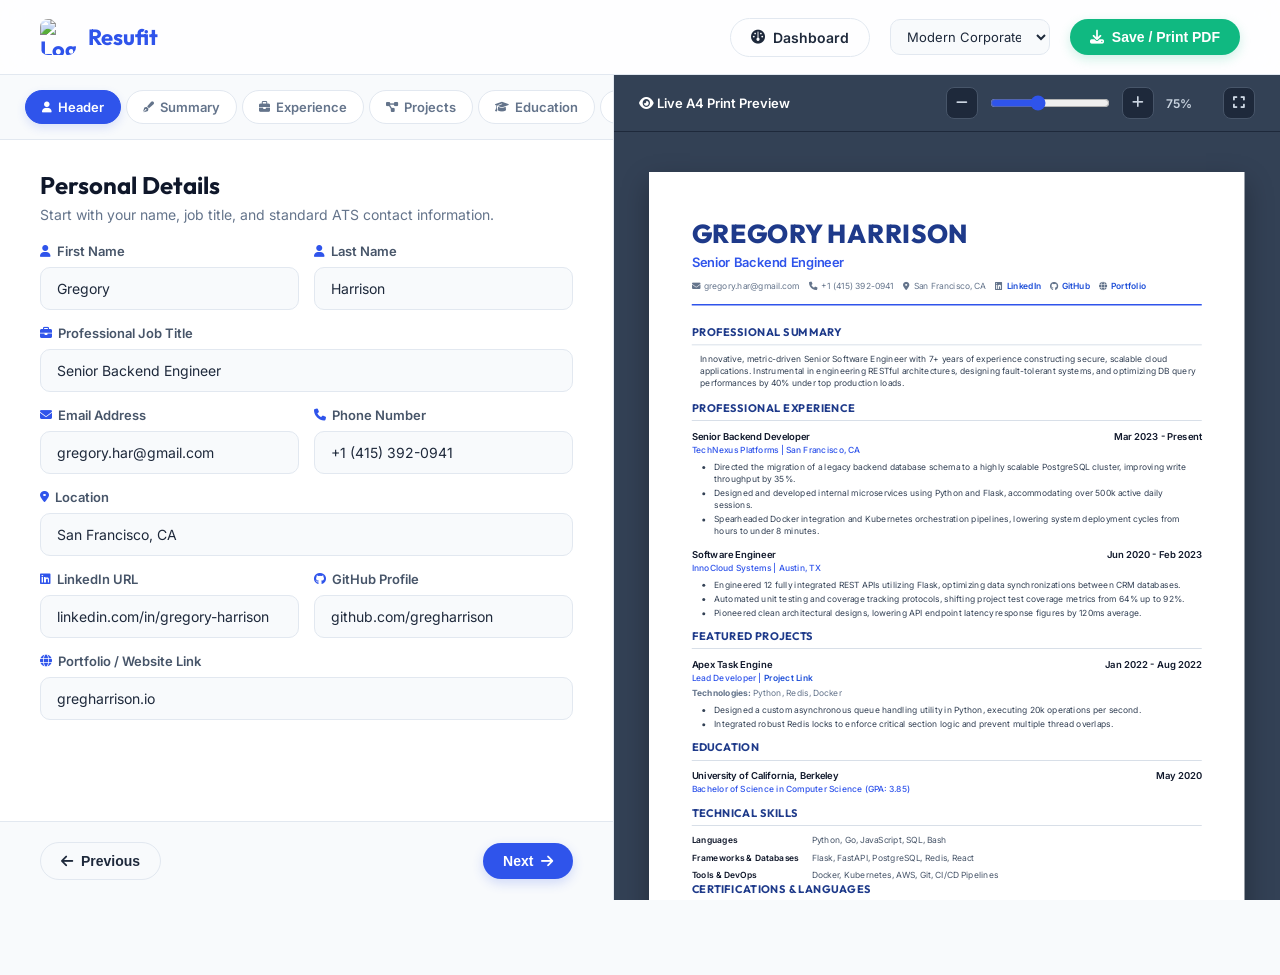
==== commit c75abb67: "final" ====
--- a/templates/builder.html
+++ b/templates/builder.html
@@ -680,6 +680,14 @@
             color: #1e40af !important;
         }
 
+        .project-tech {
+            font-size: 8.5pt;
+            color: var(--text-muted);
+            margin-top: 1mm;
+            margin-bottom: 1.5mm;
+            line-height: 1.45;
+        }
+
         /* DYNAMIC TEMPLATE STYLES */
         
         /* ------------------ TEMPLATE 1: MODERN CORPORATE ------------------ */
@@ -2358,7 +2366,7 @@
             sheet.style.fontSize = baseSize;
             sheet.style.lineHeight = lineH;
             
-            sheet.querySelectorAll('.entry-desc').forEach(el => {
+            sheet.querySelectorAll('.entry-desc, .project-tech').forEach(el => {
                 el.style.fontSize = themeSettings.fontSize === 'small' ? '8pt' : (themeSettings.fontSize === 'large' ? '9pt' : '8.5pt');
             });
         }
@@ -2402,7 +2410,8 @@
                     link: "github.com/gregharrison/apex-task",
                     start_date: "2022-01-01",
                     end_date: "2022-08-30",
-                    description: "• Designed a custom asynchronous queue handling utility in Python, executing 20k operations per second.\n• Integrated robust Redis locks to enforce critical section logic and prevent multiple thread overlaps."
+                    description: "• Designed a custom asynchronous queue handling utility in Python, executing 20k operations per second.\n• Integrated robust Redis locks to enforce critical section logic and prevent multiple thread overlaps.",
+                    technologies: "Python, Redis, Docker"
                 }
             ],
             education: [
@@ -2601,7 +2610,7 @@
             if (listKey === 'experience') {
                 newItem = { company: '', role: '', location: '', start_date: '', end_date: '', current: false, description: '' };
             } else if (listKey === 'projects') {
-                newItem = { name: '', role: '', link: '', start_date: '', end_date: '', description: '' };
+                newItem = { name: '', role: '', link: '', start_date: '', end_date: '', description: '', technologies: '' };
             } else if (listKey === 'education') {
                 newItem = { school: '', degree: '', field: '', start_date: '', end_date: '', gpa: '' };
             } else if (listKey === 'skills') {
@@ -2791,6 +2800,10 @@
                             <div class="form-group">
                                 <label><i class="fa-solid fa-calendar"></i> Completion Date</label>
                                 <input type="date" value="${item.start_date || ''}" oninput="updateListItem('projects', ${index}, 'start_date', this.value)">
+                            </div>
+                            <div class="form-group form-group-full">
+                                <label><i class="fa-solid fa-screwdriver-wrench"></i> Technologies / Tools Used</label>
+                                <input type="text" value="${item.technologies || ''}" oninput="updateListItem('projects', ${index}, 'technologies', this.value)" placeholder="e.g. Python, Redis, React, Docker">
                             </div>
                             <div class="form-group form-group-full">
                                 <div style="display: flex; justify-content: space-between; align-items: center;">
@@ -3143,6 +3156,10 @@
                         } else if (linkHtml) {
                             projSubheader = `<div class="entry-subheader"><span>${linkHtml}</span></div>`;
                         }
+                        let techHtml = '';
+                        if (proj.technologies && proj.technologies.trim()) {
+                            techHtml = `<div class="project-tech"><strong>Technologies:</strong> ${proj.technologies.trim()}</div>`;
+                        }
                         bodyContent += `
                             <div class="project-entry">
                                 <div class="entry-header">
@@ -3150,6 +3167,7 @@
                                     <span>${dateRange}</span>
                                 </div>
                                 ${projSubheader}
+                                ${techHtml}
                                 <div class="entry-desc">${formatDescriptionToList(proj.description)}</div>
                             </div>
                         `;
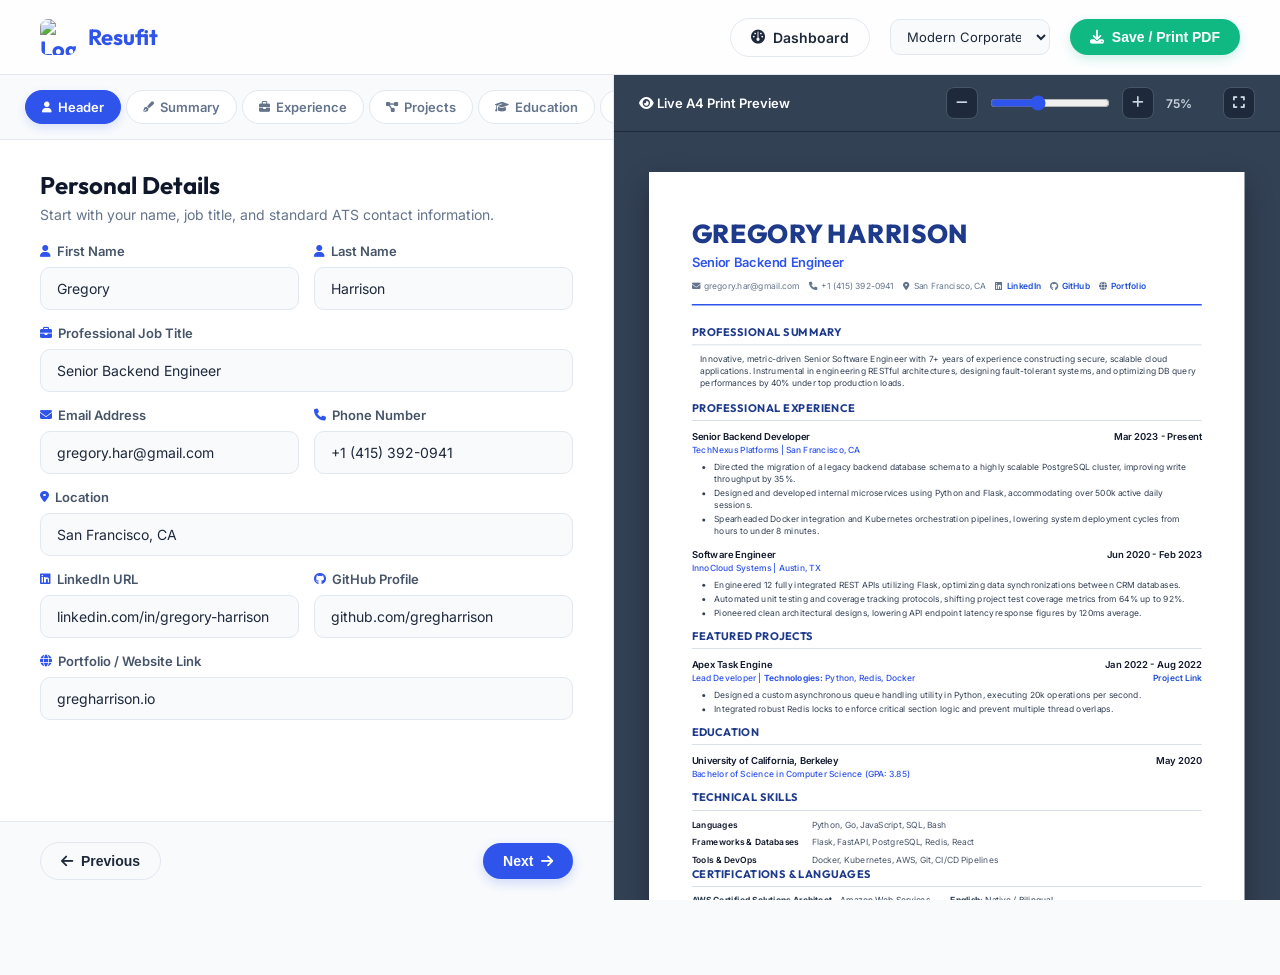
==== commit ed34c7e7: "final" ====
--- a/templates/builder.html
+++ b/templates/builder.html
@@ -3148,17 +3148,23 @@
                         if (proj.link) {
                             linkHtml = `<a href="${formatHref(proj.link)}" target="_blank" class="contact-link">Project Link</a>`;
                         }
+                        let techRaw = proj.technologies ? proj.technologies.trim() : '';
+                        let leftHtml = '';
+                        if (roleHtml && techRaw) {
+                            leftHtml = `<span>${roleHtml} | <strong>Technologies:</strong> ${techRaw}</span>`;
+                        } else if (roleHtml) {
+                            leftHtml = `<span>${roleHtml}</span>`;
+                        } else if (techRaw) {
+                            leftHtml = `<span><strong>Technologies:</strong> ${techRaw}</span>`;
+                        }
+
                         let projSubheader = '';
-                        if (roleHtml && linkHtml) {
-                            projSubheader = `<div class="entry-subheader"><span>${roleHtml} | ${linkHtml}</span></div>`;
-                        } else if (roleHtml) {
-                            projSubheader = `<div class="entry-subheader"><span>${roleHtml}</span></div>`;
+                        if (leftHtml && linkHtml) {
+                            projSubheader = `<div class="entry-subheader">${leftHtml}<span>${linkHtml}</span></div>`;
+                        } else if (leftHtml) {
+                            projSubheader = `<div class="entry-subheader">${leftHtml}</div>`;
                         } else if (linkHtml) {
-                            projSubheader = `<div class="entry-subheader"><span>${linkHtml}</span></div>`;
-                        }
-                        let techHtml = '';
-                        if (proj.technologies && proj.technologies.trim()) {
-                            techHtml = `<div class="project-tech"><strong>Technologies:</strong> ${proj.technologies.trim()}</div>`;
+                            projSubheader = `<div class="entry-subheader"><span></span><span>${linkHtml}</span></div>`;
                         }
                         bodyContent += `
                             <div class="project-entry">
@@ -3167,7 +3173,6 @@
                                     <span>${dateRange}</span>
                                 </div>
                                 ${projSubheader}
-                                ${techHtml}
                                 <div class="entry-desc">${formatDescriptionToList(proj.description)}</div>
                             </div>
                         `;
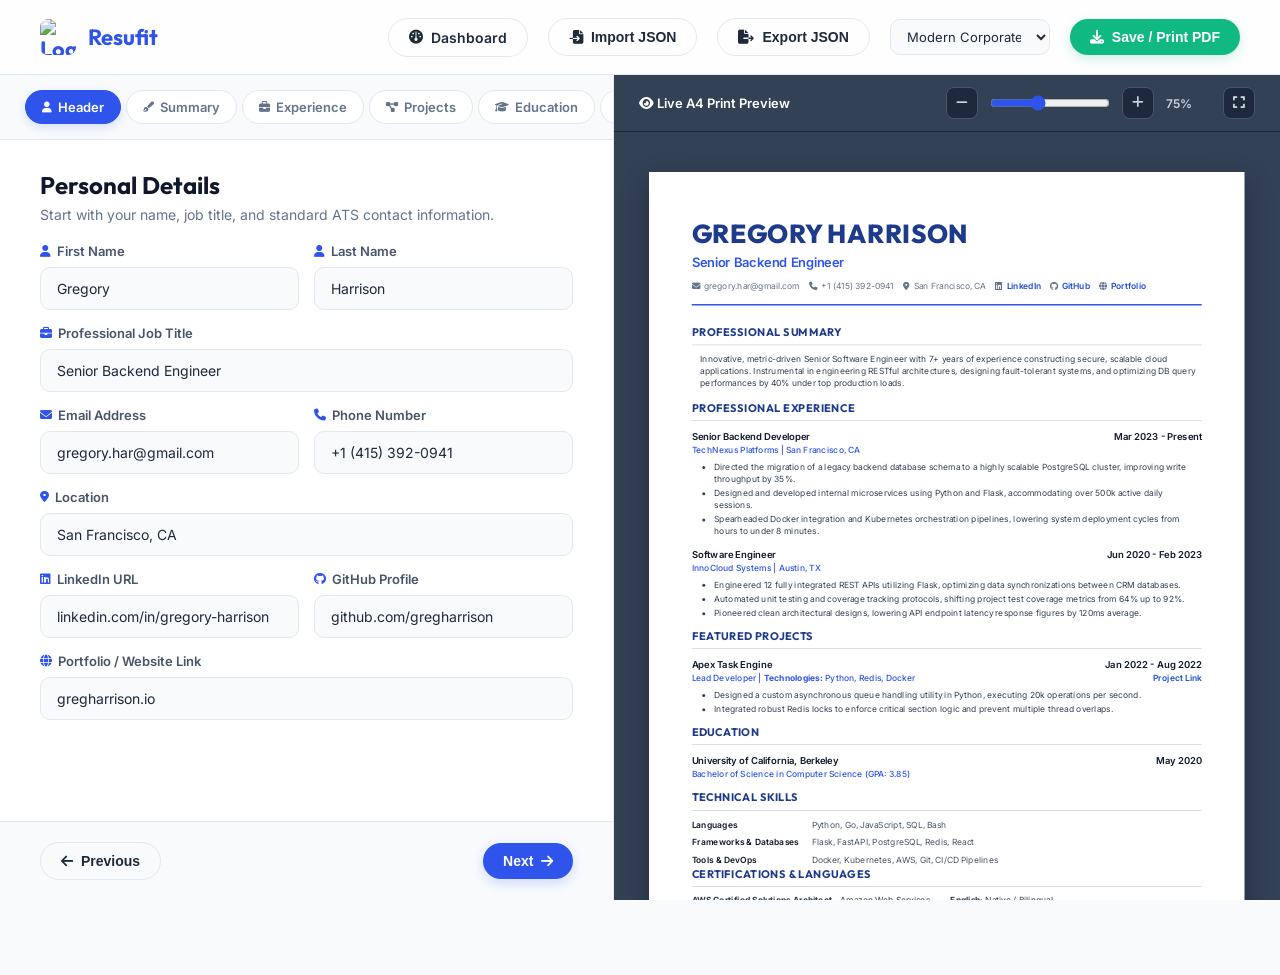
==== commit c729bc87: "final" ====
--- a/templates/builder.html
+++ b/templates/builder.html
@@ -641,11 +641,14 @@
             transition: width 0.1s, height 0.1s;
         }
 
-        /* FIXED A4 SHEET */
+        /* FIXED A4 SHEET (Now supports dynamic multi-page auto-growth) */
         .preview-sheet {
             width: 210mm;
-            height: 297mm;
+            min-height: 297mm;
+            height: auto;
             background: white;
+            background-image: linear-gradient(to bottom, transparent 296.6mm, #cbd5e1 296.6mm, #cbd5e1 297mm);
+            background-size: 100% 297mm;
             box-shadow: 0 15px 35px rgba(0,0,0,0.3);
             box-sizing: border-box;
             position: relative;
@@ -686,6 +689,54 @@
             margin-top: 1mm;
             margin-bottom: 1.5mm;
             line-height: 1.45;
+        }
+
+        /* ATS PAGE-BREAK OPTIMIZATIONS */
+        .section-title {
+            page-break-after: avoid;
+            break-after: avoid;
+        }
+        
+        .experience-entry, 
+        .project-entry, 
+        .education-entry, 
+        .skills-row, 
+        .certs-langs-grid > div {
+            page-break-inside: avoid;
+            break-inside: avoid;
+        }
+
+        /* CUSTOM SPACING & ALIGNMENT OVERRIDES */
+        .preview-sheet {
+            --section-gap: 5mm;
+            --entry-gap: 3.5mm;
+            --header-align: left;
+            --header-grid-justify: flex-start;
+        }
+
+        .preview-sheet.template-1,
+        .preview-sheet.template-2,
+        .preview-sheet.template-3,
+        .preview-sheet.template-4,
+        .preview-sheet.template-5,
+        .preview-sheet.template-6,
+        .preview-sheet.template-7,
+        .preview-sheet.template-8 {
+            gap: var(--section-gap) !important;
+        }
+
+        .experience-entry, 
+        .project-entry, 
+        .education-entry {
+            margin-bottom: var(--entry-gap) !important;
+        }
+
+        .preview-sheet:not(.template-3) .header-section {
+            text-align: var(--header-align) !important;
+        }
+
+        .preview-sheet:not(.template-3) .contact-grid {
+            justify-content: var(--header-grid-justify) !important;
         }
 
         /* DYNAMIC TEMPLATE STYLES */
@@ -1708,11 +1759,12 @@
                 margin: 0mm;
             }
             html, body {
-                height: 297mm !important;
+                height: auto !important;
+                min-height: 297mm !important;
                 width: 210mm !important;
                 margin: 0 !important;
                 padding: 0 !important;
-                overflow: hidden !important;
+                overflow: visible !important;
                 background: white !important;
                 -webkit-print-color-adjust: exact !important;
                 print-color-adjust: exact !important;
@@ -1724,13 +1776,12 @@
                 margin: 0 !important;
                 padding: 0 !important;
                 border: none !important;
-                height: 297mm !important;
+                height: auto !important;
+                min-height: 297mm !important;
                 width: 210mm !important;
                 display: block !important;
-                overflow: hidden !important;
-                position: absolute !important;
-                top: 0 !important;
-                left: 0 !important;
+                overflow: visible !important;
+                position: static !important;
             }
             .preview-panel {
                 display: block !important;
@@ -1738,25 +1789,23 @@
                 padding: 0 !important;
                 border: none !important;
                 width: 210mm !important;
-                height: 297mm !important;
-                overflow: hidden !important;
+                height: auto !important;
+                min-height: 297mm !important;
+                overflow: visible !important;
                 background: white !important;
-                position: absolute !important;
-                top: 0 !important;
-                left: 0 !important;
+                position: static !important;
             }
             .preview-viewport {
                 margin: 0 !important;
                 padding: 0 !important;
                 border: none !important;
                 background: white !important;
-                overflow: hidden !important;
+                overflow: visible !important;
                 display: block !important;
                 width: 210mm !important;
-                height: 297mm !important;
-                position: absolute !important;
-                top: 0 !important;
-                left: 0 !important;
+                height: auto !important;
+                min-height: 297mm !important;
+                position: static !important;
             }
             .preview-sheet-container {
                 margin: 0 !important;
@@ -1764,10 +1813,9 @@
                 border: none !important;
                 transform: none !important;
                 width: 210mm !important;
-                height: 297mm !important;
-                position: absolute !important;
-                top: 0 !important;
-                left: 0 !important;
+                height: auto !important;
+                min-height: 297mm !important;
+                position: static !important;
             }
             .preview-sheet {
                 margin: 0 !important;
@@ -1775,13 +1823,11 @@
                 box-shadow: none !important;
                 transform: none !important;
                 width: 210mm !important;
-                height: 297mm !important;
-                position: absolute !important;
-                top: 0 !important;
-                left: 0 !important;
-                page-break-after: avoid;
-                page-break-inside: avoid;
-                overflow: hidden !important;
+                height: auto !important;
+                min-height: 297mm !important;
+                position: static !important;
+                overflow: visible !important;
+                background-image: none !important;
             }
         }
     </style>
@@ -1797,6 +1843,10 @@
         <div class="nav-links">
             <a href="/home" class="btn btn-outline"><i class="fa-solid fa-gauge"></i> Dashboard</a>
             
+            <button class="btn btn-outline" onclick="triggerImportJSON()"><i class="fa-solid fa-file-import"></i> Import JSON</button>
+            <button class="btn btn-outline" onclick="exportJSON()"><i class="fa-solid fa-file-export"></i> Export JSON</button>
+            <input type="file" id="import-json-file" accept=".json" onchange="importJSON(event)" style="display: none;">
+
             <select id="direct-template-switch" onchange="switchTemplate(parseInt(this.value))" style="width: 160px; padding: 8px 12px; font-size: 13px; border-radius: 10px;">
                 <option value="1">Modern Corporate</option>
                 <option value="2">Minimalist Executive</option>
@@ -2112,6 +2162,23 @@
                                     <option value="medium">Medium (Standard 10pt)</option>
                                     <option value="small">Compact (Small 9pt)</option>
                                     <option value="large">Spacious (Large 11pt)</option>
+                                </select>
+                            </div>
+                            <div class="form-group">
+                                <label><i class="fa-solid fa-arrows-up-down"></i> Section & Entry Spacing</label>
+                                <select id="theme_spacing" onchange="updateThemeSpacing(this.value)">
+                                    <option value="normal">Normal (Standard)</option>
+                                    <option value="compact">Compact (Dense)</option>
+                                    <option value="spacious">Spacious (Loose)</option>
+                                </select>
+                            </div>
+                            <div class="form-group">
+                                <label><i class="fa-solid fa-align-center"></i> Header Alignment</label>
+                                <select id="theme_header_align" onchange="updateThemeHeaderAlign(this.value)">
+                                    <option value="default">Default Template Style</option>
+                                    <option value="left">Left-Aligned</option>
+                                    <option value="center">Centered</option>
+                                    <option value="right">Right-Aligned</option>
                                 </select>
                             </div>
                         </div>
@@ -2220,6 +2287,8 @@
             fontFamily: '',
             margins: 'normal',
             fontSize: 'medium',
+            spacing: 'normal',
+            headerAlign: 'default',
             sectionNames: {
                 summary: 'Professional Summary',
                 experience: 'Professional Experience',
@@ -2252,6 +2321,8 @@
             document.getElementById('theme_font_family').value = themeSettings.fontFamily || '';
             document.getElementById('theme_margins').value = themeSettings.margins || 'normal';
             document.getElementById('theme_font_size').value = themeSettings.fontSize || 'medium';
+            document.getElementById('theme_spacing').value = themeSettings.spacing || 'normal';
+            document.getElementById('theme_header_align').value = themeSettings.headerAlign || 'default';
             
             document.getElementById('rename_sec_summary').value = themeSettings.sectionNames.summary || '';
             document.getElementById('rename_sec_experience').value = themeSettings.sectionNames.experience || '';
@@ -2282,6 +2353,18 @@
 
         function updateThemeFontSize(val) {
             themeSettings.fontSize = val;
+            saveThemeSettings();
+            applyThemeSettings();
+        }
+
+        function updateThemeSpacing(val) {
+            themeSettings.spacing = val;
+            saveThemeSettings();
+            applyThemeSettings();
+        }
+
+        function updateThemeHeaderAlign(val) {
+            themeSettings.headerAlign = val;
             saveThemeSettings();
             applyThemeSettings();
         }
@@ -2333,7 +2416,7 @@
             if (themeSettings.fontFamily) {
                 sheet.style.fontFamily = themeSettings.fontFamily;
                 sheet.querySelectorAll('*').forEach(el => {
-                    if (!el.classList.contains('tech-badge') && el.tagName !== 'CODE' && !el.style.fontFamily) {
+                    if (!el.classList.contains('tech-badge') && el.tagName !== 'CODE' && el.tagName !== 'I' && !el.classList.contains('fa-solid') && !el.classList.contains('fa-brands')) {
                         el.style.fontFamily = themeSettings.fontFamily;
                     }
                 });
@@ -2369,6 +2452,28 @@
             sheet.querySelectorAll('.entry-desc, .project-tech').forEach(el => {
                 el.style.fontSize = themeSettings.fontSize === 'small' ? '8pt' : (themeSettings.fontSize === 'large' ? '9pt' : '8.5pt');
             });
+
+            // Apply spacing density
+            let sectionGap = '5mm';
+            let entryGap = '3.5mm';
+            if (themeSettings.spacing === 'compact') {
+                sectionGap = '3mm';
+                entryGap = '2mm';
+            } else if (themeSettings.spacing === 'spacious') {
+                sectionGap = '8mm';
+                entryGap = '5mm';
+            }
+            sheet.style.setProperty('--section-gap', sectionGap);
+            sheet.style.setProperty('--entry-gap', entryGap);
+
+            // Apply header alignment
+            if (themeSettings.headerAlign && themeSettings.headerAlign !== 'default') {
+                sheet.style.setProperty('--header-align', themeSettings.headerAlign);
+                sheet.style.setProperty('--header-grid-justify', themeSettings.headerAlign === 'center' ? 'center' : (themeSettings.headerAlign === 'right' ? 'flex-end' : 'flex-start'));
+            } else {
+                sheet.style.removeProperty('--header-align');
+                sheet.style.removeProperty('--header-grid-justify');
+            }
         }
 
         // Structured initial sample data to wow users immediately
@@ -2430,7 +2535,7 @@
                 { category: "Tools & DevOps", list: "Docker, Kubernetes, AWS, Git, CI/CD Pipelines" }
             ],
             certifications: [
-                { name: "AWS Certified Solutions Architect", issuer: "Amazon Web Services", date: "2024-02-15", link: "" }
+                { name: "AWS Certified Solutions Architect", issuer: "Amazon Web Services" }
             ],
             languages: [
                 { language: "English", level: "Native / Bilingual" },
@@ -2616,7 +2721,7 @@
             } else if (listKey === 'skills') {
                 newItem = { category: '', list: '' };
             } else if (listKey === 'certifications') {
-                newItem = { name: '', issuer: '', date: '', link: '' };
+                newItem = { name: '', issuer: '' };
             } else if (listKey === 'languages') {
                 newItem = { language: '', level: 'Fluent' };
             }
@@ -2935,14 +3040,6 @@
                             <div class="form-group">
                                 <label><i class="fa-solid fa-building"></i> Issuing Organization</label>
                                 <input type="text" value="${item.issuer || ''}" oninput="updateListItem('certifications', ${index}, 'issuer', this.value)" placeholder="Project Management Institute">
-                            </div>
-                            <div class="form-group">
-                                <label><i class="fa-solid fa-calendar"></i> Issue Date</label>
-                                <input type="date" value="${item.date || ''}" oninput="updateListItem('certifications', ${index}, 'date', this.value)">
-                            </div>
-                            <div class="form-group">
-                                <label><i class="fa-solid fa-link"></i> Verification Link</label>
-                                <input type="text" value="${item.link || ''}" oninput="updateListItem('certifications', ${index}, 'link', this.value)" placeholder="credentials.com/verify">
                             </div>
                         </div>
                     </div>
@@ -3252,9 +3349,6 @@
                             if (c.issuer) {
                                 certDetails += ` - ${c.issuer}`;
                             }
-                            if (c.date) {
-                                certDetails += ` (${formatDateString(c.date)})`;
-                            }
                             bodyContent += `<div style="margin-bottom: 1.5mm;">${certDetails}</div>`;
                         });
                         bodyContent += `</div>`;
@@ -3357,6 +3451,57 @@
             });
         }
 
+        // JSON IMPORT & EXPORT HANDLERS
+        function exportJSON() {
+            const dataStr = "data:text/json;charset=utf-8," + encodeURIComponent(JSON.stringify(resumeData, null, 2));
+            const downloadAnchor = document.createElement('a');
+            downloadAnchor.setAttribute("href", dataStr);
+            downloadAnchor.setAttribute("download", `resume_data_${resumeData.first_name || 'candidate'}.json`);
+            document.body.appendChild(downloadAnchor);
+            downloadAnchor.click();
+            downloadAnchor.remove();
+        }
+
+        function triggerImportJSON() {
+            document.getElementById('import-json-file').click();
+        }
+
+        function importJSON(event) {
+            const file = event.target.files[0];
+            if (!file) return;
+            const reader = new FileReader();
+            reader.onload = function(e) {
+                try {
+                    const parsed = JSON.parse(e.target.result);
+                    if (parsed && typeof parsed === 'object') {
+                        resumeData = parsed;
+                        saveToCache();
+                        syncStateToForm();
+                        
+                        // Re-render accordions
+                        renderExperienceList();
+                        renderProjectList();
+                        renderEducationList();
+                        renderSkillsList();
+                        renderCertificationList();
+                        renderLanguageList();
+                        
+                        // Re-render preview
+                        renderPreview();
+                        updateATSChecklist();
+                        alert("Resume data imported successfully!");
+                    } else {
+                        alert("Invalid JSON format for resume data.");
+                    }
+                } catch(err) {
+                    console.error(err);
+                    alert("Error parsing JSON file: " + err.message);
+                }
+            };
+            reader.readAsText(file);
+            event.target.value = '';
+        }
+
         // ZOOM AND AUTO-FIT HANDLERS
         function handleZoomSlider(val) {
             const zoomVal = parseFloat(val);
@@ -3369,9 +3514,9 @@
             // Adjust A4 container dimensions dynamically to allow smooth viewport scrolling
             const container = document.getElementById('preview-sheet-container');
             const baseWidth = 794; // approx 210mm in pixels at standard 96dpi
-            const baseHeight = 1123; // approx 297mm in pixels
+            const actualHeight = sheet.offsetHeight || 1123;
             container.style.width = (baseWidth * zoomVal) + 'px';
-            container.style.height = (baseHeight * zoomVal) + 'px';
+            container.style.height = (actualHeight * zoomVal) + 'px';
         }
 
         function adjustZoom(delta) {
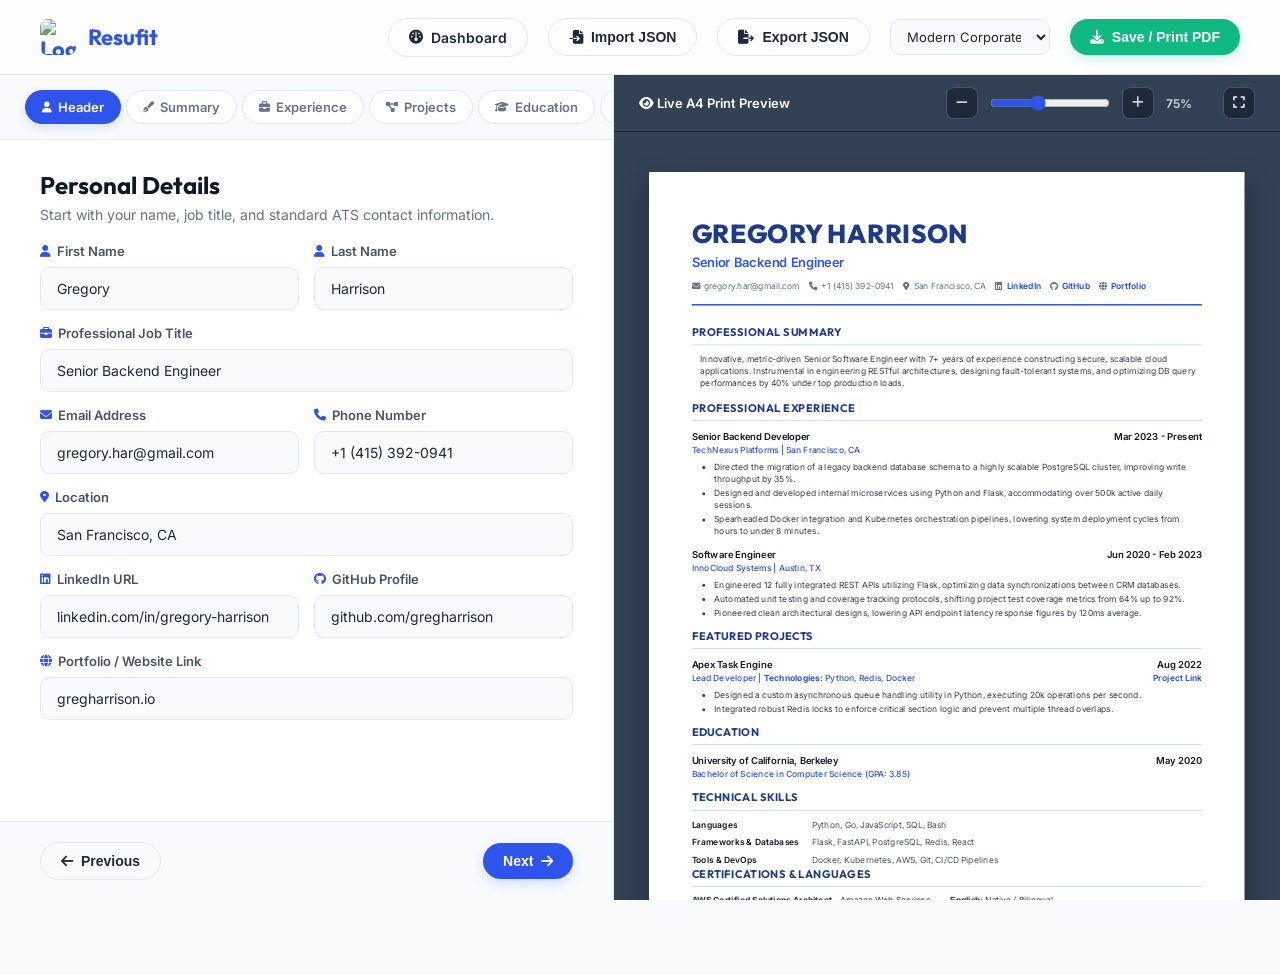
==== commit f979dd23: "Resufit" ====
--- a/templates/builder.html
+++ b/templates/builder.html
@@ -739,6 +739,28 @@
             justify-content: var(--header-grid-justify) !important;
         }
 
+        /* KEYWORD CHECKLIST STYLES */
+        .keyword-badge {
+            font-size: 11px;
+            font-weight: 500;
+            padding: 4px 8px;
+            border-radius: 6px;
+            display: inline-flex;
+            align-items: center;
+            gap: 4px;
+            margin-bottom: 2px;
+        }
+        .keyword-badge.matched {
+            background: rgba(16, 185, 129, 0.1);
+            color: var(--success);
+            border: 1px solid rgba(16, 185, 129, 0.2);
+        }
+        .keyword-badge.missing {
+            background: rgba(245, 158, 11, 0.1);
+            color: #d97706;
+            border: 1px solid rgba(245, 158, 11, 0.2);
+        }
+
         /* DYNAMIC TEMPLATE STYLES */
         
         /* ------------------ TEMPLATE 1: MODERN CORPORATE ------------------ */
@@ -2223,15 +2245,39 @@
                         </p>
                         <div class="form-group">
                             <label><i class="fa-solid fa-file-invoice"></i> Target Job Description</label>
-                            <textarea id="tailor_jd_input" style="min-height: 120px;" placeholder="Paste the job description here... (e.g. 'Seeking a Software Engineer experienced in Flask, Docker, and SQL...')"></textarea>
+                            <textarea id="tailor_jd_input" oninput="clearKeywordsChecklist()" style="min-height: 120px;" placeholder="Paste the job description here... (e.g. 'Seeking a Software Engineer experienced in Flask, Docker, and SQL...')"></textarea>
                         </div>
                         <div style="display: flex; gap: 10px;">
                             <button class="btn btn-primary" id="btn-tailor-jd" onclick="tailorResumeToJD()" style="flex: 1; border-radius: 10px;">
                                 <i class="fa-solid fa-wand-magic-sparkles"></i> Tailor Resume to JD
                             </button>
+                            <button class="btn btn-outline" id="btn-scan-keywords" onclick="scanKeywords()" style="flex: 1; border-radius: 10px;">
+                                <i class="fa-solid fa-tags"></i> Scan Keywords
+                            </button>
                             <button class="btn btn-outline" id="btn-revert-tailor" onclick="revertTailoredResume()" style="display: none; border-radius: 10px; border-color: var(--danger); color: var(--danger);">
                                 <i class="fa-solid fa-undo"></i> Revert Tailoring
                             </button>
+                        </div>
+
+                        <!-- Keywords Checklist Box -->
+                        <div id="keywords-checklist-box" style="display: none; border-top: 1px solid var(--border-color); padding-top: 15px; margin-top: 5px;">
+                            <div style="font-weight: 600; font-size: 13px; margin-bottom: 12px; color: var(--text-main); display: flex; align-items: center; gap: 6px;">
+                                <i class="fa-solid fa-list-check" style="color: var(--primary);"></i> Keyword Scan Results
+                            </div>
+                            <div class="form-grid">
+                                <div class="form-group">
+                                    <label style="color: var(--success); font-weight: 600; font-size: 12px;"><i class="fa-solid fa-circle-check"></i> Matched Keywords</label>
+                                    <div id="matched-keywords-container" style="display: flex; flex-wrap: wrap; gap: 6px; min-height: 40px; background: #fff; border: 1px solid var(--border-color); border-radius: 8px; padding: 8px;">
+                                        <!-- Matched badges will be injected here -->
+                                    </div>
+                                </div>
+                                <div class="form-group">
+                                    <label style="color: #d97706; font-weight: 600; font-size: 12px;"><i class="fa-solid fa-triangle-exclamation"></i> Missing Keywords</label>
+                                    <div id="missing-keywords-container" style="display: flex; flex-wrap: wrap; gap: 6px; min-height: 40px; background: #fff; border: 1px solid var(--border-color); border-radius: 8px; padding: 8px;">
+                                        <!-- Missing badges will be injected here -->
+                                    </div>
+                                </div>
+                            </div>
                         </div>
                     </div>
                 </div>
@@ -2554,6 +2600,7 @@
                     console.error("Error loading cached resume data.", e);
                 }
             }
+            migrateProjectDates(resumeData);
 
             // Load persistent theme settings
             loadThemeSettings();
@@ -2904,7 +2951,7 @@
                             </div>
                             <div class="form-group">
                                 <label><i class="fa-solid fa-calendar"></i> Completion Date</label>
-                                <input type="date" value="${item.start_date || ''}" oninput="updateListItem('projects', ${index}, 'start_date', this.value)">
+                                <input type="date" value="${item.end_date || ''}" oninput="updateListItem('projects', ${index}, 'end_date', this.value)">
                             </div>
                             <div class="form-group form-group-full">
                                 <label><i class="fa-solid fa-screwdriver-wrench"></i> Technologies / Tools Used</label>
@@ -3129,6 +3176,24 @@
                 return date.toLocaleString('default', { month: 'short', year: 'numeric' });
             } catch(e) {
                 return dateStr;
+            }
+        }
+
+        function migrateProjectDates(data) {
+            if (data && data.projects) {
+                data.projects.forEach(proj => {
+                    if (proj.start_date && proj.end_date) {
+                        const start = new Date(proj.start_date);
+                        const end = new Date(proj.end_date);
+                        if (!isNaN(start) && !isNaN(end) && start > end) {
+                            proj.end_date = proj.start_date;
+                            proj.start_date = '';
+                        }
+                    } else if (proj.start_date && !proj.end_date) {
+                        proj.end_date = proj.start_date;
+                        proj.start_date = '';
+                    }
+                });
             }
         }
 
@@ -3239,7 +3304,7 @@
                 if (data.projects && data.projects.length > 0) {
                     bodyContent += `<div class="section-title">${nameProjects}</div>`;
                     data.projects.forEach(proj => {
-                        const dateRange = formatDateString(proj.start_date) + ' - ' + formatDateString(proj.end_date);
+                        const dateRange = formatDateString(proj.end_date || proj.start_date);
                         let roleHtml = proj.role ? proj.role.trim() : '';
                         let linkHtml = '';
                         if (proj.link) {
@@ -3475,6 +3540,7 @@
                     const parsed = JSON.parse(e.target.result);
                     if (parsed && typeof parsed === 'object') {
                         resumeData = parsed;
+                        migrateProjectDates(resumeData);
                         saveToCache();
                         syncStateToForm();
                         
@@ -3674,6 +3740,7 @@
                     
                     // Overwrite state and cache
                     resumeData = data.tailored;
+                    migrateProjectDates(resumeData);
                     saveToCache();
                     syncStateToForm();
                     
@@ -3736,6 +3803,83 @@
                 alert("No backup found to restore.");
             }
         }
+
+        async function scanKeywords() {
+            const jdText = document.getElementById('tailor_jd_input').value;
+            if (!jdText.trim()) {
+                alert("Please paste a target job description first!");
+                return;
+            }
+            
+            const btn = document.getElementById('btn-scan-keywords');
+            const originalHtml = btn.innerHTML;
+            
+            btn.disabled = true;
+            btn.innerHTML = '<i class="fa-solid fa-circle-notch fa-spin"></i> Scanning...';
+            
+            try {
+                const response = await fetch('/analyze-keywords', {
+                    method: 'POST',
+                    headers: {
+                        'Content-Type': 'application/json'
+                    },
+                    body: JSON.stringify({ resumeData: resumeData, jobdesc: jdText })
+                });
+                
+                const data = await response.json();
+                if (response.ok) {
+                    const matchedContainer = document.getElementById('matched-keywords-container');
+                    const missingContainer = document.getElementById('missing-keywords-container');
+                    
+                    matchedContainer.innerHTML = '';
+                    missingContainer.innerHTML = '';
+                    
+                    const matched = data.matched || [];
+                    const missing = data.missing || [];
+                    
+                    if (matched.length === 0) {
+                        matchedContainer.innerHTML = '<span style="font-size: 11px; color: var(--text-muted); font-style: italic;">No matched keywords found.</span>';
+                    } else {
+                        matched.forEach(keyword => {
+                            const badge = document.createElement('span');
+                            badge.className = 'keyword-badge matched';
+                            badge.innerHTML = `<i class="fa-solid fa-check"></i> ${keyword}`;
+                            matchedContainer.appendChild(badge);
+                        });
+                    }
+                    
+                    if (missing.length === 0) {
+                        missingContainer.innerHTML = '<span style="font-size: 11px; color: var(--text-muted); font-style: italic;">No missing keywords detected.</span>';
+                    } else {
+                        missing.forEach(keyword => {
+                            const badge = document.createElement('span');
+                            badge.className = 'keyword-badge missing';
+                            badge.innerHTML = `<i class="fa-solid fa-triangle-exclamation"></i> ${keyword}`;
+                            missingContainer.appendChild(badge);
+                        });
+                    }
+                    
+                    document.getElementById('keywords-checklist-box').style.display = 'block';
+                } else {
+                    alert("Keyword scanning failed: " + (data.error || "Unknown error"));
+                }
+            } catch (e) {
+                console.error(e);
+                alert("Network error: Could not reach the keyword scanner server.");
+            } finally {
+                btn.disabled = false;
+                btn.innerHTML = originalHtml;
+            }
+        }
+
+        function clearKeywordsChecklist() {
+            const box = document.getElementById('keywords-checklist-box');
+            if (box) box.style.display = 'none';
+            const matchedContainer = document.getElementById('matched-keywords-container');
+            const missingContainer = document.getElementById('missing-keywords-container');
+            if (matchedContainer) matchedContainer.innerHTML = '';
+            if (missingContainer) missingContainer.innerHTML = '';
+        }
     </script>
 </body>
 </html>
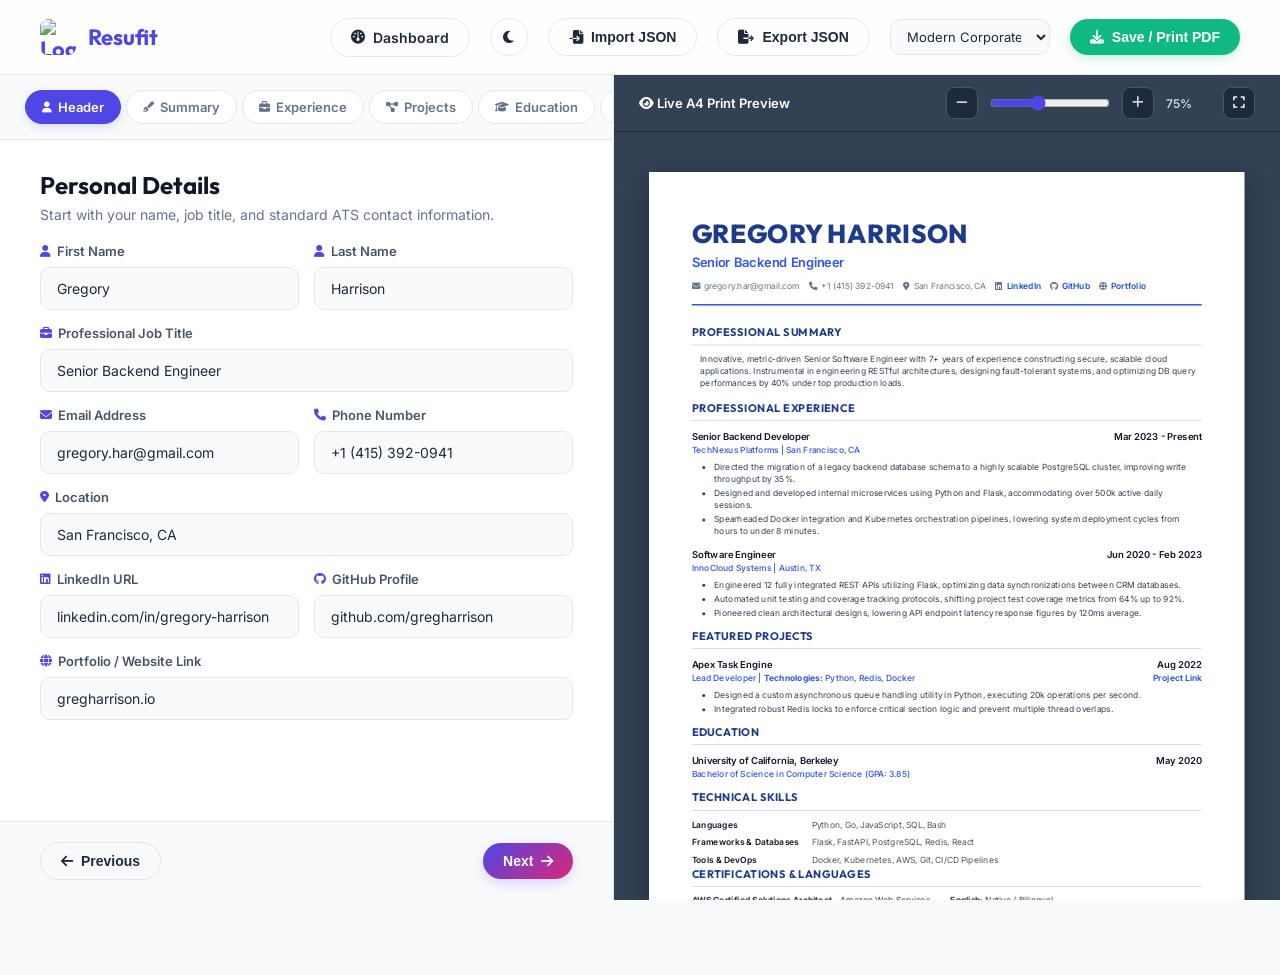
==== commit a01f71d8: "final change" ====
--- a/templates/builder.html
+++ b/templates/builder.html
@@ -10,21 +10,54 @@
     <link rel="preconnect" href="https://fonts.gstatic.com" crossorigin>
     <link href="https://fonts.googleapis.com/css2?family=Outfit:wght@300;400;500;600;700;800&family=Inter:wght@300;400;500;600;700&family=Playfair+Display:ital,wght@0,400..900;1,400..900&family=Fira+Code:wght@400;500&family=Roboto:wght@300;400;500;700&family=Lora:ital,wght@0,400..700;1,400..700&family=Merriweather:ital,wght@0,300..900;1,300..900&display=swap" rel="stylesheet">
     <link rel="stylesheet" href="https://cdnjs.cloudflare.com/ajax/libs/font-awesome/6.4.0/css/all.min.css">
+    <!-- Theme Initialization Script to Prevent FOUC -->
+    <script>
+        (function() {
+            const currentTheme = localStorage.getItem('theme') || 'light';
+            document.documentElement.setAttribute('data-theme', currentTheme);
+        })();
+    </script>
     
     <!-- Main Style Sheet (Embedded to keep things highly responsive) -->
     <style>
         :root {
-            --primary: #2f54eb;
-            --primary-hover: #1d39c4;
-            --primary-light: #f0f5ff;
+            --primary: #4f46e5;
+            --primary-hover: #4338ca;
+            --primary-light: #f5f3ff;
+            --secondary: #db2777;
+            --secondary-hover: #be185d;
             --dark-bg: #0f172a;
             --card-bg: rgba(255, 255, 255, 0.85);
             --border-color: #e2e8f0;
+            --border-color-hover: #cbd5e1;
             --text-main: #1e293b;
+            --text-secondary: #475569;
             --text-muted: #64748b;
             --success: #10b981;
             --danger: #ef4444;
             --transition: all 0.3s cubic-bezier(0.4, 0, 0.2, 1);
+
+            /* Theme specific */
+            --bg-app: #f8fafc;
+            --bg-panel: #ffffff;
+            --bg-panel-header: #f8fafc;
+            --bg-accordion-header-active: #f1f5f9;
+        }
+
+        [data-theme="dark"] {
+            --card-bg: rgba(30, 41, 59, 0.85);
+            --border-color: #334155;
+            --border-color-hover: #475569;
+            --text-main: #f1f5f9;
+            --text-secondary: #cbd5e1;
+            --text-muted: #94a3b8;
+            --primary-light: #1e293b;
+            
+            /* Theme specific */
+            --bg-app: #0f172a;
+            --bg-panel: #1e293b;
+            --bg-panel-header: #0f172a;
+            --bg-accordion-header-active: #1e293b;
         }
 
         * {
@@ -35,10 +68,181 @@
 
         body {
             font-family: 'Inter', sans-serif;
-            background: #f8fafc;
+            background: var(--bg-app);
             color: var(--text-main);
-            overflow-x: hidden;
+            overflow: hidden;
             height: 100vh;
+        }
+
+        /* Dark Theme Element Overrides */
+        [data-theme="dark"] .navbar {
+            background: rgba(15, 23, 42, 0.85);
+            border-bottom-color: var(--border-color);
+        }
+
+        [data-theme="dark"] .navbar .logo img {
+            filter: brightness(0) invert(1);
+        }
+
+        [data-theme="dark"] .editor-panel {
+            background: var(--bg-panel);
+            border-right-color: var(--border-color);
+        }
+
+        [data-theme="dark"] .stepper-header {
+            background: var(--bg-panel-header);
+            border-bottom-color: var(--border-color);
+        }
+
+        [data-theme="dark"] .step-pill {
+            background: var(--bg-panel);
+            border-color: var(--border-color);
+            color: var(--text-muted);
+        }
+
+        [data-theme="dark"] .step-pill.active {
+            background: var(--primary);
+            color: white;
+            border-color: var(--primary);
+        }
+
+        [data-theme="dark"] .step-pill.completed {
+            background: var(--primary-light);
+            color: #818cf8;
+            border-color: #818cf8;
+        }
+
+        [data-theme="dark"] .step-title-section h2 {
+            color: var(--text-main);
+        }
+
+        [data-theme="dark"] .form-group label {
+            color: var(--text-secondary);
+        }
+
+        [data-theme="dark"] input[type="text"],
+        [data-theme="dark"] input[type="email"],
+        [data-theme="dark"] input[type="tel"],
+        [data-theme="dark"] input[type="date"],
+        [data-theme="dark"] select,
+        [data-theme="dark"] textarea {
+            background: var(--bg-app);
+            color: var(--text-main);
+            border-color: var(--border-color);
+        }
+
+        [data-theme="dark"] input:focus, 
+        [data-theme="dark"] select:focus, 
+        [data-theme="dark"] textarea:focus {
+            background: var(--bg-panel);
+            border-color: var(--primary);
+        }
+
+        [data-theme="dark"] .accordion-card {
+            background: var(--bg-app);
+            border-color: var(--border-color);
+        }
+
+        [data-theme="dark"] .accordion-header {
+            background: var(--bg-panel);
+            border-color: var(--border-color);
+            color: var(--text-main);
+        }
+
+        [data-theme="dark"] .accordion-card.active .accordion-header {
+            background: var(--bg-accordion-header-active);
+        }
+
+        [data-theme="dark"] .accordion-content {
+            background: var(--bg-panel);
+        }
+
+        [data-theme="dark"] .action-icon-btn {
+            background: var(--bg-panel);
+            border-color: var(--border-color);
+            color: var(--text-muted);
+        }
+
+        [data-theme="dark"] .action-icon-btn:hover {
+            background: var(--bg-app);
+            color: var(--text-main);
+        }
+
+        [data-theme="dark"] .add-item-btn {
+            background: var(--primary-light);
+            color: #818cf8;
+            border-color: rgba(99, 102, 241, 0.3);
+        }
+
+        [data-theme="dark"] .add-item-btn:hover {
+            background: rgba(99, 102, 241, 0.15);
+            border-color: var(--primary);
+        }
+
+        [data-theme="dark"] .skills-tag-box {
+            background: var(--bg-app);
+            border-color: var(--border-color);
+        }
+
+        [data-theme="dark"] .suggestion-badge {
+            background: var(--bg-panel);
+            color: var(--text-muted);
+            border-color: var(--border-color);
+        }
+
+        [data-theme="dark"] .suggestion-badge:hover {
+            background: var(--primary-light);
+            color: #818cf8;
+        }
+
+        [data-theme="dark"] .template-gallery-card {
+            background: var(--bg-panel);
+            border-color: var(--border-color);
+        }
+
+        [data-theme="dark"] .template-gallery-card.active {
+            border-color: var(--primary);
+        }
+
+        [data-theme="dark"] .template-thumb-overlay {
+            background: var(--bg-panel-header);
+            color: var(--text-muted);
+        }
+
+        [data-theme="dark"] .template-gallery-info {
+            border-top-color: var(--border-color);
+        }
+
+        [data-theme="dark"] .template-gallery-title {
+            color: var(--text-main);
+        }
+
+        [data-theme="dark"] .editor-footer {
+            background: var(--bg-panel-header);
+            border-top-color: var(--border-color);
+        }
+
+        [data-theme="dark"] .btn-outline {
+            color: var(--text-main);
+            border-color: var(--border-color);
+        }
+
+        [data-theme="dark"] .btn-outline:hover {
+            background: var(--bg-app);
+            border-color: var(--border-color-hover);
+        }
+
+        [data-theme="dark"] .ats-checklist-card {
+            background: rgba(245, 158, 11, 0.05);
+            border-color: rgba(245, 158, 11, 0.15);
+        }
+
+        [data-theme="dark"] .ats-checklist-card h3 {
+            color: #f59e0b;
+        }
+
+        [data-theme="dark"] .ats-checklist-card li {
+            color: var(--text-secondary);
         }
 
         /* HEADER NAV */
@@ -107,15 +311,15 @@
         }
 
         .btn-primary {
-            background: var(--primary);
+            background: linear-gradient(135deg, var(--primary), var(--secondary));
             color: white;
-            box-shadow: 0 4px 12px rgba(47, 84, 235, 0.2);
+            box-shadow: 0 4px 12px rgba(79, 70, 229, 0.2);
         }
 
         .btn-primary:hover {
-            background: var(--primary-hover);
+            background: linear-gradient(135deg, var(--primary-hover), var(--secondary-hover));
             transform: translateY(-2px);
-            box-shadow: 0 6px 15px rgba(47, 84, 235, 0.3);
+            box-shadow: 0 6px 15px rgba(79, 70, 229, 0.3);
         }
 
         .btn-success {
@@ -1729,9 +1933,16 @@
         }
 
         @media (max-width: 1024px) {
+            .navbar {
+                padding: 10px 20px;
+                height: 65px;
+            }
+
             .builder-container {
                 flex-direction: column;
-                height: calc(100vh - 75px);
+                margin-top: 65px;
+                height: calc(100vh - 65px);
+                height: calc(100dvh - 65px);
                 position: relative;
             }
             
@@ -1771,6 +1982,51 @@
             
             .template-gallery-grid {
                 grid-template-columns: 1fr;
+            }
+
+            /* Hide non-essential navbar buttons */
+            .nav-links button:not(#theme-toggle-btn):not([onclick="printResume()"]),
+            .nav-links select,
+            .nav-links input {
+                display: none !important;
+            }
+        }
+
+        @media (max-width: 600px) {
+            .navbar {
+                padding: 10px 12px;
+                height: 60px;
+            }
+            
+            .builder-container {
+                margin-top: 60px;
+                height: calc(100vh - 60px);
+                height: calc(100dvh - 60px);
+            }
+            
+            .navbar .logo .logo-text {
+                font-size: 18px;
+            }
+            
+            .navbar .logo img {
+                width: 28px;
+                height: 28px;
+            }
+            
+            .nav-links {
+                gap: 6px;
+            }
+            
+            .nav-links .btn {
+                padding: 8px 10px;
+            }
+            
+            .nav-links .btn-text {
+                display: none !important;
+            }
+            
+            .nav-links button[onclick="printResume()"] {
+                display: inline-flex !important;
             }
         }
 
@@ -1860,13 +2116,16 @@
     <nav class="navbar">
         <a href="/" class="logo">
             <img src="https://icons.veryicon.com/png/o/miscellaneous/general-icon-library/resume-7.png" alt="Logo">
-            Resufit
+            <span class="logo-text">Resufit</span>
         </a>
         <div class="nav-links">
-            <a href="/home" class="btn btn-outline"><i class="fa-solid fa-gauge"></i> Dashboard</a>
-            
-            <button class="btn btn-outline" onclick="triggerImportJSON()"><i class="fa-solid fa-file-import"></i> Import JSON</button>
-            <button class="btn btn-outline" onclick="exportJSON()"><i class="fa-solid fa-file-export"></i> Export JSON</button>
+            <a href="/home" class="btn btn-outline"><i class="fa-solid fa-gauge"></i> <span class="btn-text">Dashboard</span></a>
+            <button class="btn btn-outline" onclick="toggleTheme()" title="Toggle Dark/Light Mode" style="width: 38px; height: 38px; padding: 0; display: inline-flex; align-items: center; justify-content: center; border-radius: 50%; border: 1px solid var(--border-color); flex-shrink: 0;">
+                <i class="fa-solid fa-moon" id="theme-toggle-btn"></i>
+            </button>
+            
+            <button class="btn btn-outline" onclick="triggerImportJSON()"><i class="fa-solid fa-file-import"></i> <span class="btn-text">Import JSON</span></button>
+            <button class="btn btn-outline" onclick="exportJSON()"><i class="fa-solid fa-file-export"></i> <span class="btn-text">Export JSON</span></button>
             <input type="file" id="import-json-file" accept=".json" onchange="importJSON(event)" style="display: none;">
 
             <select id="direct-template-switch" onchange="switchTemplate(parseInt(this.value))" style="width: 160px; padding: 8px 12px; font-size: 13px; border-radius: 10px;">
@@ -1880,7 +2139,7 @@
                 <option value="8">Silicon Valley Technical</option>
             </select>
 
-            <button class="btn btn-success" onclick="printResume()"><i class="fa-solid fa-download"></i> Save / Print PDF</button>
+            <button class="btn btn-success" onclick="printResume()"><i class="fa-solid fa-download"></i> <span class="btn-text">Save / Print PDF</span></button>
         </div>
     </nav>
 
@@ -2148,7 +2407,7 @@
                     <div style="font-weight: 600; font-size: 15px; margin-top: 25px; margin-bottom: 10px; display: flex; align-items: center; gap: 8px;">
                         <i class="fa-solid fa-sliders" style="color: var(--primary);"></i> Design & Page Customizer
                     </div>
-                    <div style="background: #f8fafc; border: 1px solid var(--border-color); border-radius: 12px; padding: 20px; display: flex; flex-direction: column; gap: 15px;">
+                    <div style="background: var(--bg-panel-header); border: 1px solid var(--border-color); border-radius: 12px; padding: 20px; display: flex; flex-direction: column; gap: 15px;">
                         <div class="form-grid">
                             <div class="form-group">
                                 <label><i class="fa-solid fa-droplet"></i> Primary Accent Color</label>
@@ -2239,7 +2498,7 @@
                     <div style="font-weight: 600; font-size: 15px; margin-top: 25px; margin-bottom: 10px; display: flex; align-items: center; gap: 8px;">
                         <i class="fa-solid fa-wand-magic-sparkles" style="color: var(--primary);"></i> Smart AI Job Tailoring
                     </div>
-                    <div style="background: #f8fafc; border: 1px solid var(--border-color); border-radius: 12px; padding: 20px; display: flex; flex-direction: column; gap: 15px;">
+                    <div style="background: var(--bg-panel-header); border: 1px solid var(--border-color); border-radius: 12px; padding: 20px; display: flex; flex-direction: column; gap: 15px;">
                         <p style="font-size: 12px; color: var(--text-muted); line-height: 1.4;">
                             Paste the target Job Description below. Our Llama 3 AI will analyze it and rewrite your Summary, Experience Bullets, and Skills to highlight keywords matching this job description automatically.
                         </p>
@@ -2267,13 +2526,13 @@
                             <div class="form-grid">
                                 <div class="form-group">
                                     <label style="color: var(--success); font-weight: 600; font-size: 12px;"><i class="fa-solid fa-circle-check"></i> Matched Keywords</label>
-                                    <div id="matched-keywords-container" style="display: flex; flex-wrap: wrap; gap: 6px; min-height: 40px; background: #fff; border: 1px solid var(--border-color); border-radius: 8px; padding: 8px;">
+                                    <div id="matched-keywords-container" style="display: flex; flex-wrap: wrap; gap: 6px; min-height: 40px; background: var(--bg-panel); border: 1px solid var(--border-color); border-radius: 8px; padding: 8px;">
                                         <!-- Matched badges will be injected here -->
                                     </div>
                                 </div>
                                 <div class="form-group">
                                     <label style="color: #d97706; font-weight: 600; font-size: 12px;"><i class="fa-solid fa-triangle-exclamation"></i> Missing Keywords</label>
-                                    <div id="missing-keywords-container" style="display: flex; flex-wrap: wrap; gap: 6px; min-height: 40px; background: #fff; border: 1px solid var(--border-color); border-radius: 8px; padding: 8px;">
+                                    <div id="missing-keywords-container" style="display: flex; flex-wrap: wrap; gap: 6px; min-height: 40px; background: var(--bg-panel); border: 1px solid var(--border-color); border-radius: 8px; padding: 8px;">
                                         <!-- Missing badges will be injected here -->
                                     </div>
                                 </div>
@@ -3201,10 +3460,10 @@
         function formatHref(url) {
             if (!url) return '';
             let clean = url.trim();
-            if (!/^https?:\/\//i.test(clean)) {
-                clean = 'https://' + clean;
-            }
-            return clean;
+            // Remove duplicates like httpshttps//, http://http://, https://https://
+            clean = clean.replace(/^(https?|http|httpshttps|https|httphttp|:|\/)+/gi, '');
+            clean = clean.replace(/^\/+/, '');
+            return 'https://' + clean;
         }
 
         // Helper to format descriptions into proper HTML bulleted lists
@@ -3880,6 +4139,33 @@
             if (matchedContainer) matchedContainer.innerHTML = '';
             if (missingContainer) missingContainer.innerHTML = '';
         }
+
+        // Theme Toggling persistence logic
+        function toggleTheme() {
+            const htmlEl = document.documentElement;
+            let newTheme = 'light';
+            if (htmlEl.getAttribute('data-theme') === 'light') {
+                newTheme = 'dark';
+            }
+            htmlEl.setAttribute('data-theme', newTheme);
+            localStorage.setItem('theme', newTheme);
+            updateThemeIcon();
+        }
+
+        function updateThemeIcon() {
+            const currentTheme = document.documentElement.getAttribute('data-theme');
+            const themeBtnIcon = document.getElementById('theme-toggle-btn');
+            if (themeBtnIcon) {
+                if (currentTheme === 'dark') {
+                    themeBtnIcon.className = 'fa-solid fa-sun';
+                } else {
+                    themeBtnIcon.className = 'fa-solid fa-moon';
+                }
+            }
+        }
+
+        // Run theme icon update initially
+        updateThemeIcon();
     </script>
 </body>
 </html>
